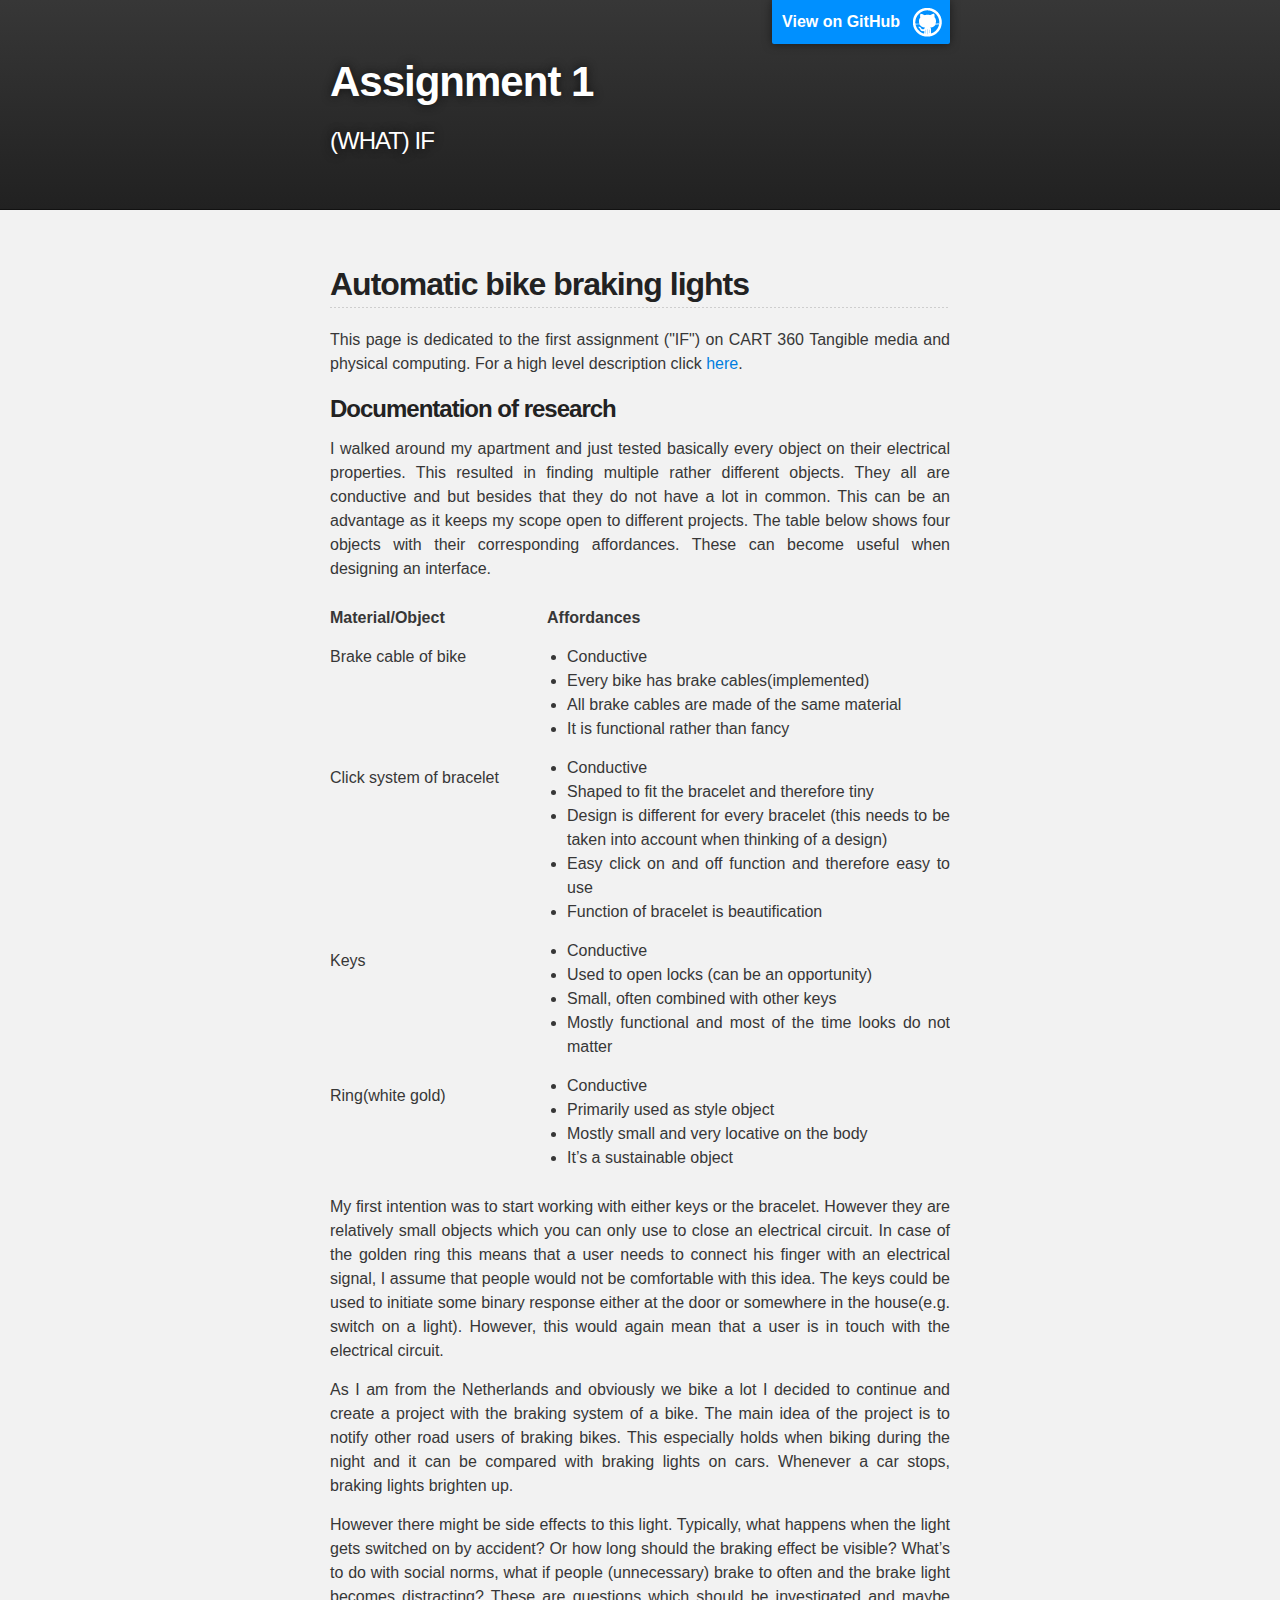
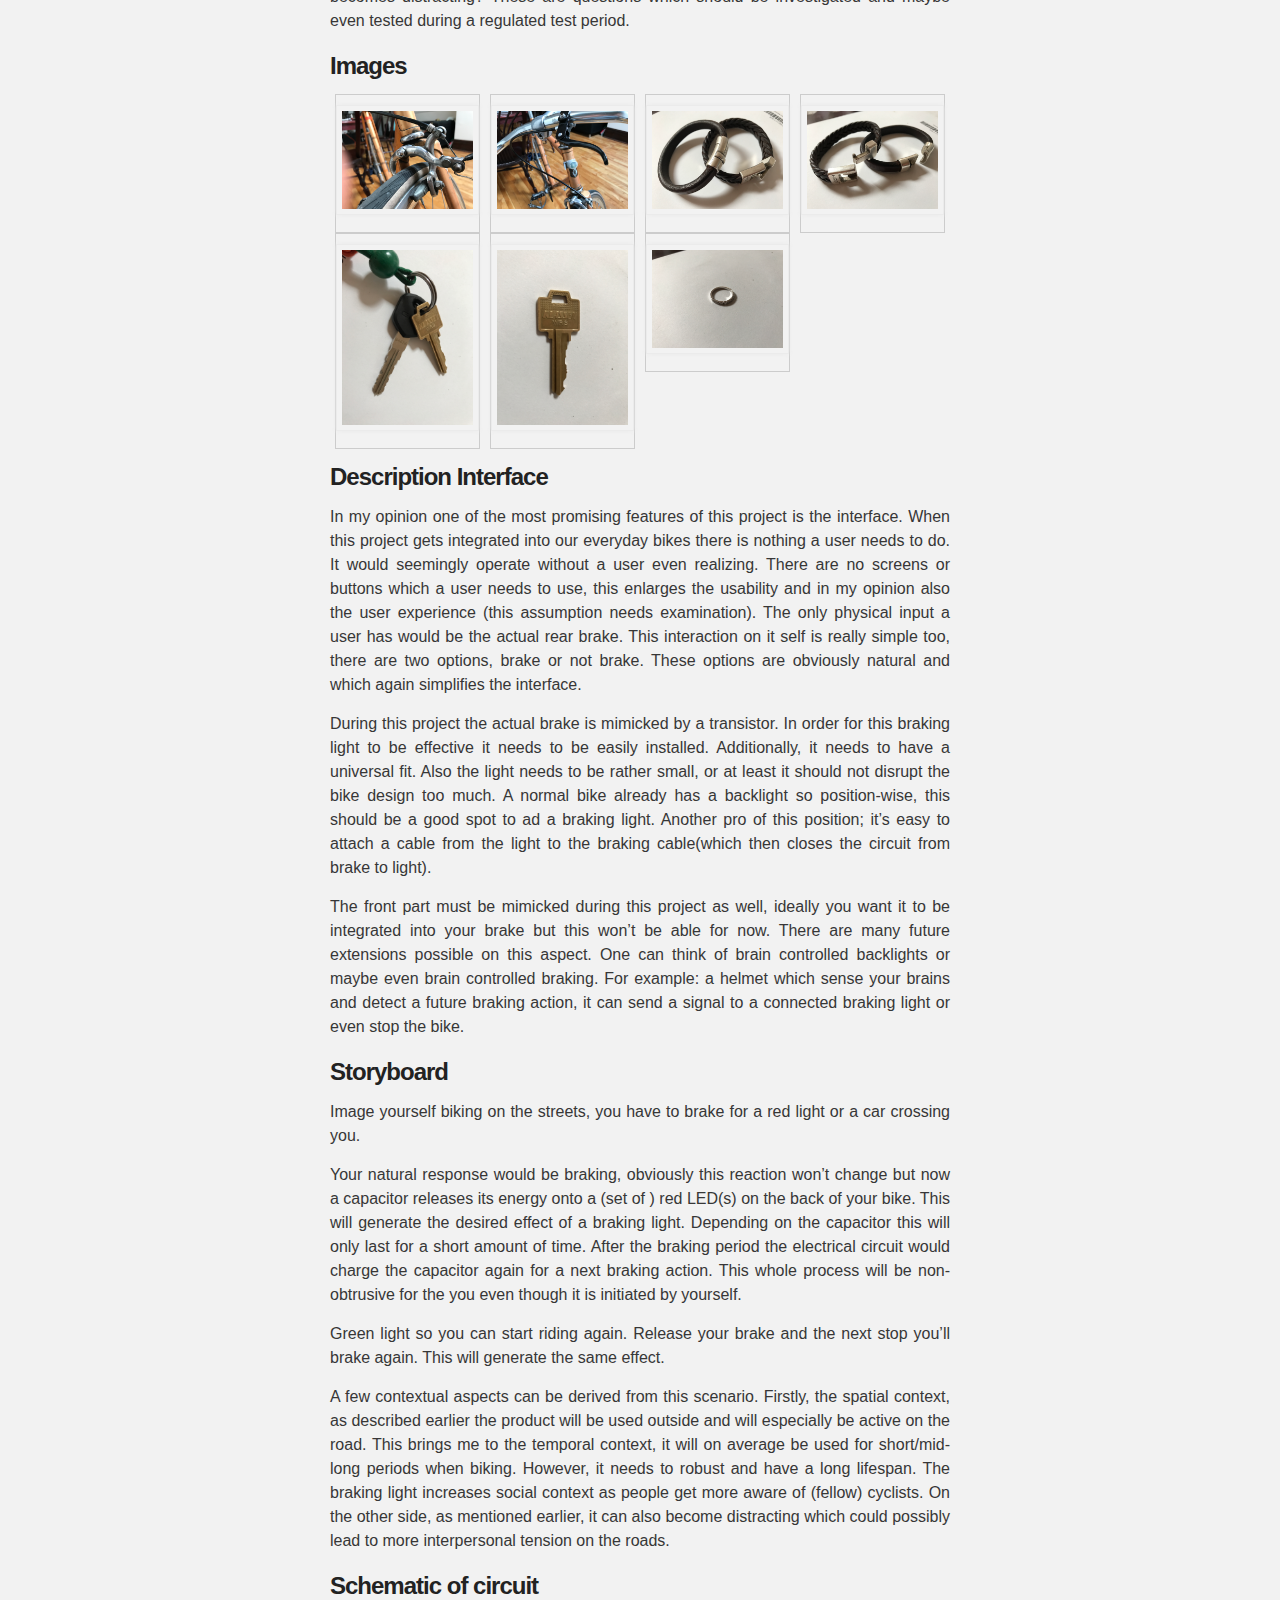
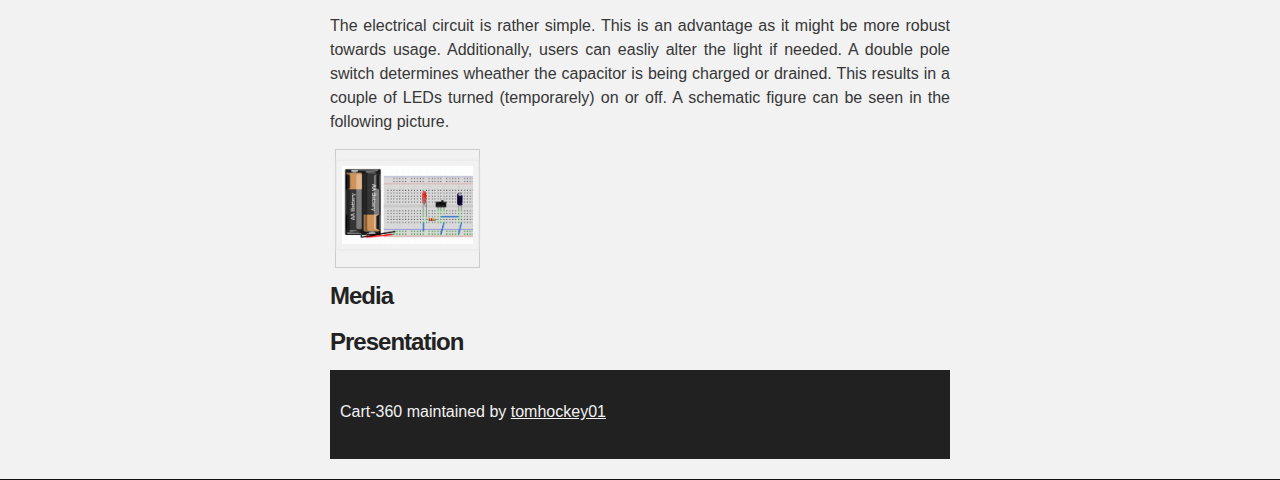
==== Assignment1.html @ 640581e4 "update website including pictures and tables" ====
<!DOCTYPE html>
<html>

  <head>
    <meta charset='utf-8'>
    <meta http-equiv="X-UA-Compatible" content="chrome=1">
    <meta name="description" content="Cart-360 : Tangible media and Physical computing">
        
    <link rel="stylesheet" type="text/css" media="screen" href="stylesheets/stylesheet.css">

    <title>Cart-360</title>
  </head>

  <body>

    <!-- HEADER -->
    <div id="header_wrap" class="outer">
        <header class="inner">
          <a id="forkme_banner" href="https://github.com/tomhockey01/CART-360">View on GitHub</a>

          <h1 id="project_title">Assignment 1</h1>
          <h2 id="project_tagline">(WHAT) IF</h2>
        </header>
    </div>

    <!-- MAIN CONTENT -->
    <div id="main_content_wrap" class="outer">
      <section id="main_content" class="inner">
        <h2>
            <a id="Automatic_bike_braking_lights" class="anchor" href="#Automatic_bike_braking_lights" aria-hidden="true"><span aria-hidden="true" class="octicon octicon-link"></span></a>Automatic bike braking lights</h2>

          <p>This page is dedicated to the first assignment ("IF") on CART 360 Tangible media and physical computing. For a high level description click <a href="http://slab.concordia.ca/assignment-1-if/">here</a>.</p>
          <div class="documentation">
          <h3>
              <span aria-hidden="true" class="octicon octicon-link"></span>Documentation of research 
          </h3>          
          <p>I walked around my apartment and just tested basically every  object on their electrical properties.  This resulted in finding multiple rather different objects. They all are conductive and but besides that they do not have a lot in common. This can be an advantage as it keeps my scope open to different projects. The table below shows four objects with their corresponding affordances. These can become useful when designing an interface.</p> 
             

          <div class="wrapper_ass1_total_affordances">
            <div class="wrapper_materials">
              <div class="title">
                <p>Material/Object</p>
              </div>
                <div class="objects">
                    <p>Brake cable of bike</p>
                </div>
            </div>
            
            <div class="wrapper_affordances">
              <div class="title">
                <p>Affordances</p>
              </div>
                <div class="objects">
                    <ul>
                        <li>Conductive</li>
                        <li>Every bike has brake cables(implemented)</li>
                        <li>All brake cables are made of the same material</li>
                        <li>It is functional rather than fancy</li>
                    </ul>
                </div>
            </div>
            </div>
              
            <div class="wrapper_ass1_total_affordances">
            <div class="wrapper_materials">
                <div class="objects">
                    <p>Click system of bracelet</p>
                </div>
            </div>
            
            <div class="wrapper_affordances">
                <div class="objects">
                    <ul>
                        <li>Conductive</li>
                        <li>Shaped to fit the bracelet and therefore tiny </li>
                        <li>Design is different for every bracelet (this needs to be taken into account when thinking of a design)</li>
                        <li>Easy click on and off function and therefore easy to use</li>
                        <li>Function of bracelet is beautification </li>
                    </ul>
                </div>
            </div>
            </div>
              
            <div class="wrapper_ass1_total_affordances">
            <div class="wrapper_materials">
                <div class="objects">
                    <p>Keys</p>
                </div>
            </div>
            
            <div class="wrapper_affordances">
                <div class="objects">
                    <ul>
                        <li>Conductive</li>
                        <li>Used to open locks (can be an opportunity)</li>
                        <li>Small, often combined with other keys</li>
                        <li>Mostly functional and most of the time looks do not matter</li>
                    </ul>
                </div>
            </div>
            </div>  
            
            <div class="wrapper_ass1_total_affordances">
            <div class="wrapper_materials">
                <div class="objects">
                    <p>Ring(white gold)</p>
                </div>
            </div>
            
            <div class="wrapper_affordances">
                <div class="objects">
                    <ul>
                        <li>Conductive</li>
                        <li>Primarily used as style object
</li>
                        <li>Mostly small and very locative on the body</li>
                        <li>It’s a sustainable object</li>
                    </ul>
                </div>
            </div>
            </div>  
      

          <p>My first intention was to start working with either keys or the bracelet. However they are relatively small objects which you can only use to close an electrical circuit. In case of the golden ring this means that a user needs to connect his finger with an electrical signal, I assume that people would not be comfortable with this idea. The keys could be used to initiate some binary response either at the door or somewhere in the house(e.g. switch on a light). However, this would again mean that a user is in touch with the electrical circuit. </p>
          <p>As I am from the Netherlands and obviously we bike a lot I decided to continue and create a project with the braking system of a bike. The main idea of the project is to notify other road users of braking bikes. This especially holds when biking during the night and it can be compared with braking lights on cars. Whenever a car stops, braking lights brighten up. </p>
          <p>However there might be side effects to this light. Typically, what happens when the light gets switched on by accident? Or how long should the braking effect be visible? What’s to do with social norms, what if people (unnecessary) brake to often and the brake light becomes distracting? These are questions which should be investigated and maybe even tested during a regulated test period. </p>
          </div>
          
          <h3>
              <span aria-hidden="true" class="octicon octicon-link"></span>Images 
          </h3>               
              
        <div class="images">
            <div class="responsive">
              <div class="img">
                <a target="_blank" href="/images/brakecable.JPG">
                  <img src="/images/brakecable.JPG" alt="Trolltunga Norway" width="300" height="200">
                  </a>
              </div>
            </div> 
            
            <div class="responsive">
              <div class="img">
                <a target="_blank" href="/images/brakecable2.JPG">
                  <img src="/images/brakecable2.JPG" alt="Trolltunga Norway" width="300" height="200">
                  </a>
              </div>
            </div>
              
            <div class="responsive">
              <div class="img">
                <a target="_blank" href="/images/bracelet.JPG">
                  <img src="/images/bracelet.JPG" alt="Trolltunga Norway" width="300" height="200">
                  </a>
              </div>
            </div>
            
            <div class="responsive">
              <div class="img">
                <a target="_blank" href="/images/bracelet2.JPG">
                  <img src="/images/bracelet2.JPG" alt="Trolltunga Norway" width="300" height="200">
                  </a>
              </div>
            </div>
              
            <div class="responsive">
              <div class="img">
                <a target="_blank" href="/images/keys.JPG">
                  <img src="/images/keys.JPG" alt="Trolltunga Norway" width="300" height="200">
                  </a>
              </div>
            </div>
            
            <div class="responsive">
              <div class="img">
                <a target="_blank" href="/images/keys2.JPG">
                  <img src="/images/keys2.JPG" alt="Trolltunga Norway" width="300" height="200">
                  </a>
              </div>
            </div>
              
            <div class="responsive">
              <div class="img">
                <a target="_blank" href="/images/ring.JPG">
                  <img src="/images/ring.JPG" alt="Trolltunga Norway" width="300" height="200">
                  </a>
              </div>
            </div>
              
        </div>  
          
          <h3>
              <span aria-hidden="true" class="octicon octicon-link"></span>Description Interface 
          </h3>
          <p>In my opinion one of the most promising features of this project is the interface. When this project gets integrated into our everyday bikes there is nothing a user needs to do. It would seemingly operate without a user even realizing. There are no screens or buttons which a user needs to use, this enlarges the usability and in my opinion also the user experience (this assumption needs examination). The only physical input a user has would be the actual rear brake. This interaction on it self is really simple too, there are two options, brake or not brake. These options are obviously natural and which again simplifies the interface. </p>
          <p>During this project the actual brake is mimicked by a transistor. In order for this braking light to be effective it needs to be easily installed. Additionally, it needs to have a universal fit. Also the light needs to be rather small, or at least it should not disrupt the bike design too much. A normal bike already has a backlight so position-wise, this should be a good spot to ad a braking light. Another pro of this position; it’s easy to attach a cable from the light to the braking cable(which then closes the circuit from brake to light). </p>
          <p>The front part must be mimicked during this project as well, ideally you want it to be integrated into your brake but this won’t be able for now. There are many future extensions possible on this aspect. One can think of brain controlled backlights or maybe even brain controlled braking. For example: a helmet which sense your brains and detect a future braking action, it can send a signal to a connected braking light or even stop the bike. </p>
          <h3>
              <span aria-hidden="true" class="octicon octicon-link"></span>Storyboard
          </h3>
          <p>Image yourself biking on the streets, you have to brake for a red light or a car crossing you. </p>
          <p>Your natural response would be braking, obviously this reaction won’t change but now a capacitor releases its energy onto a (set of ) red LED(s) on the back of your bike. This will generate the desired effect of a braking light. Depending on the capacitor this will only last for a short amount of time. After the braking period the electrical circuit would charge the capacitor again for a next braking action. This whole process will be non-obtrusive for the you even though it is initiated by yourself. </p>
          <p>Green light so you can start riding again. Release your brake and the next stop you’ll brake again. This will generate the same effect. </p>
          <p>A few contextual aspects can be derived from this scenario. Firstly, the spatial context, as described earlier the product will be used outside and will especially be active on the road. This brings me to the temporal context, it will on average be used for short/mid-long periods when biking. However, it needs to robust and have a long lifespan. The braking light increases social context as people get more aware of (fellow) cyclists. On the other side, as mentioned earlier, it can also become distracting which could possibly lead to more interpersonal tension on the roads. </p>
          
          <h3>
              <span aria-hidden="true" class="octicon octicon-link"></span>Schematic of circuit
          </h3>
          
          <p>The electrical circuit is rather simple. This is an advantage as it might be more robust towards usage. Additionally, users can easliy alter the light if needed. A double pole switch determines wheather the capacitor is being charged or drained. This results in a couple of LEDs turned (temporarely) on or off. A schematic figure can be seen in the following picture. </p>
          
          <div class="images">
          <div class="responsive">
              <div class="img">
                <a target="_blank" href="/images/circuit.png">
                  <img src="/images/circuit.png" alt="electrical circuit" width="300" height="200">
                  </a>
              </div>
            </div>
          </div>
          <h3>
              <span aria-hidden="true" class="octicon octicon-link"></span>Media
          </h3>
          
          <h3>
              <span aria-hidden="true" class="octicon octicon-link"></span>Presentation
          </h3>
          
    <!-- FOOTER  -->
    <div id="footer_wrap" class="outer">
      <footer class="inner">
        <p class="copyright">Cart-360 maintained by <a href="https://github.com/tomhockey01">tomhockey01</a></p>
      </footer>
    </div>

    

  </body>
</html>
---- stylesheets/stylesheet.css ----
/*******************************************************************************
Slate Theme for GitHub Pages
by Jason Costello, @jsncostello
*******************************************************************************/

@import url(github-light.css);

/*******************************************************************************
MeyerWeb Reset
*******************************************************************************/

html, body, div, span, applet, object, iframe,
h1, h2, h3, h4, h5, h6, p, blockquote, pre,
a, abbr, acronym, address, big, cite, code,
del, dfn, em, img, ins, kbd, q, s, samp,
small, strike, strong, sub, sup, tt, var,
b, u, i, center,
dl, dt, dd, ol, ul, li,
fieldset, form, label, legend,
table, caption, tbody, tfoot, thead, tr, th, td,
article, aside, canvas, details, embed,
figure, figcaption, footer, header, hgroup,
menu, nav, output, ruby, section, summary,
time, mark, audio, video {
  margin: 0;
  padding: 0;
  border: 0;
  font: inherit;
  vertical-align: baseline;
}

/* HTML5 display-role reset for older browsers */
article, aside, details, figcaption, figure,
footer, header, hgroup, menu, nav, section {
  display: block;
}

ol, ul {
  list-style: none;
}

table {
  border-collapse: collapse;
  border-spacing: 0;
}

/*******************************************************************************
Theme Styles
*******************************************************************************/


div.img:hover {
    border: 1px solid #777;
}

div.img {
    border: 1px solid #ccc;
}

div.img img {
    width: 100%;
    height: auto;
}

div.desc {
    padding: 15px;
    text-align: center;
}

.images{
    overflow: hidden;
}

* {
    box-sizing: border-box;
}

.responsive {
    padding: 0 5px;
    float: left;
    width: 24.99999%;
}

@media only screen and (max-width: 700px){
    .responsive {
        width: 49.99999%;
        margin: 6px 0;
    }
}

@media only screen and (max-width: 500px){
    .responsive {
        width: 100%;
    }
}

.clearfix:after {
    content: "";
    display: table;
    clear: both;
}



.wrapper_ass1_total_affordances{
    width:100%;
    overflow: hidden;
    text-align: justify;
}

.wrapper_materials{
    float:left;
    min-width: 35%;
}

.wrapper_affordances{
    float:right;
    width:65%;
}

.title{
    font-weight: bold;
}


body {
  box-sizing: border-box;
    text-align: justify;
  color:#373737;
  background: #212121;
  font-size: 16px;
  font-family: 'Myriad Pro', Calibri, Helvetica, Arial, sans-serif;
  line-height: 1.5;
  -webkit-font-smoothing: antialiased;
}

h1, h2, h3, h4, h5, h6 {
  margin: 10px 0;
  font-weight: 700;
  color:#222222;
  font-family: 'Lucida Grande', 'Calibri', Helvetica, Arial, sans-serif;
  letter-spacing: -1px;
}

h1 {
  font-size: 36px;
  font-weight: 700;
}

h2 {
  padding-bottom: 10px;
  font-size: 32px;
  background: url('../images/bg_hr.png') repeat-x bottom;
}

h3 {
  font-size: 24px;
}

h4 {
  font-size: 21px;
}

h5 {
  font-size: 18px;
}

h6 {
  font-size: 16px;
}

p {
  margin: 10px 0 15px 0;
}

footer p {
  color: #f2f2f2;
}

a {
  text-decoration: none;
  color: #007edf;
  text-shadow: none;

  transition: color 0.5s ease;
  transition: text-shadow 0.5s ease;
  -webkit-transition: color 0.5s ease;
  -webkit-transition: text-shadow 0.5s ease;
  -moz-transition: color 0.5s ease;
  -moz-transition: text-shadow 0.5s ease;
  -o-transition: color 0.5s ease;
  -o-transition: text-shadow 0.5s ease;
  -ms-transition: color 0.5s ease;
  -ms-transition: text-shadow 0.5s ease;
}

a:hover, a:focus {text-decoration: underline;}

footer a {
  color: #F2F2F2;
  text-decoration: underline;
}

em {
  font-style: italic;
}

strong {
  font-weight: bold;
}

img {
  position: relative;
  margin: 0 auto;
  max-width: 739px;
  padding: 5px;
  margin: 10px 0 10px 0;
  border: 1px solid #ebebeb;

  box-shadow: 0 0 5px #ebebeb;
  -webkit-box-shadow: 0 0 5px #ebebeb;
  -moz-box-shadow: 0 0 5px #ebebeb;
  -o-box-shadow: 0 0 5px #ebebeb;
  -ms-box-shadow: 0 0 5px #ebebeb;
}

p img {
  display: inline;
  margin: 0;
  padding: 0;
  vertical-align: middle;
  text-align: center;
  border: none;
}

pre, code {
  width: 100%;
  color: #222;
  background-color: #fff;

  font-family: Monaco, "Bitstream Vera Sans Mono", "Lucida Console", Terminal, monospace;
  font-size: 14px;

  border-radius: 2px;
  -moz-border-radius: 2px;
  -webkit-border-radius: 2px;
}

pre {
  width: 100%;
  padding: 10px;
  box-shadow: 0 0 10px rgba(0,0,0,.1);
  overflow: auto;
}

code {
  padding: 3px;
  margin: 0 3px;
  box-shadow: 0 0 10px rgba(0,0,0,.1);
}

pre code {
  display: block;
  box-shadow: none;
}

blockquote {
  color: #666;
  margin-bottom: 20px;
  padding: 0 0 0 20px;
  border-left: 3px solid #bbb;
}


ul, ol, dl {
  margin-bottom: 15px
}

ul {
  list-style-position: inside;
  list-style: disc;
  padding-left: 20px;
}

ol {
  list-style-position: inside;
  list-style: decimal;
  padding-left: 20px;
}

dl dt {
  font-weight: bold;
}

dl dd {
  padding-left: 20px;
  font-style: italic;
}

dl p {
  padding-left: 20px;
  font-style: italic;
}

hr {
  height: 1px;
  margin-bottom: 5px;
  border: none;
  background: url('../images/bg_hr.png') repeat-x center;
}

table {
  border: 1px solid #373737;
  margin-bottom: 20px;
  text-align: left;
 }

th {
  font-family: 'Lucida Grande', 'Helvetica Neue', Helvetica, Arial, sans-serif;
  padding: 10px;
  background: #373737;
  color: #fff;
 }

td {
  padding: 10px;
  border: 1px solid #373737;
 }

form {
  background: #f2f2f2;
  padding: 20px;
}

/*******************************************************************************
Full-Width Styles
*******************************************************************************/

.outer {
  width: 100%;
}

.inner {
  position: relative;
  max-width: 640px;
  padding: 20px 10px;
  margin: 0 auto;
}

#forkme_banner {
  display: block;
  position: absolute;
  top:0;
  right: 10px;
  z-index: 10;
  padding: 10px 50px 10px 10px;
  color: #fff;
  background: url('../images/blacktocat.png') #0090ff no-repeat 95% 50%;
  font-weight: 700;
  box-shadow: 0 0 10px rgba(0,0,0,.5);
  border-bottom-left-radius: 2px;
  border-bottom-right-radius: 2px;
}

#header_wrap {
  background: #212121;
  background: -moz-linear-gradient(top, #373737, #212121);
  background: -webkit-linear-gradient(top, #373737, #212121);
  background: -ms-linear-gradient(top, #373737, #212121);
  background: -o-linear-gradient(top, #373737, #212121);
  background: linear-gradient(top, #373737, #212121);
}

#header_wrap .inner {
  padding: 50px 10px 30px 10px;
}

#project_title {
  margin: 0;
  color: #fff;
  font-size: 42px;
  font-weight: 700;
  text-shadow: #111 0px 0px 10px;
}

#project_tagline {
  color: #fff;
  font-size: 24px;
  font-weight: 300;
  background: none;
  text-shadow: #111 0px 0px 10px;
}

#downloads {
  position: absolute;
  width: 210px;
  z-index: 10;
  bottom: -40px;
  right: 0;
  height: 70px;
  background: url('../images/icon_download.png') no-repeat 0% 90%;
}

.zip_download_link {
  display: block;
  float: right;
  width: 90px;
  height:70px;
  text-indent: -5000px;
  overflow: hidden;
  background: url(../images/sprite_download.png) no-repeat bottom left;
}

.tar_download_link {
  display: block;
  float: right;
  width: 90px;
  height:70px;
  text-indent: -5000px;
  overflow: hidden;
  background: url(../images/sprite_download.png) no-repeat bottom right;
  margin-left: 10px;
}

.zip_download_link:hover {
  background: url(../images/sprite_download.png) no-repeat top left;
}

.tar_download_link:hover {
  background: url(../images/sprite_download.png) no-repeat top right;
}

#main_content_wrap {
  background: #f2f2f2;
  border-top: 1px solid #111;
  border-bottom: 1px solid #111;
}

#main_content {
  padding-top: 40px;
}

#footer_wrap {
  background: #212121;
}



/*******************************************************************************
Small Device Styles
*******************************************************************************/

@media screen and (max-width: 480px) {
  body {
    font-size:14px;
  }

  #downloads {
    display: none;
  }

  .inner {
    min-width: 320px;
    max-width: 480px;
  }

  #project_title {
  font-size: 32px;
  }

  h1 {
    font-size: 28px;
  }

  h2 {
    font-size: 24px;
  }

  h3 {
    font-size: 21px;
  }

  h4 {
    font-size: 18px;
  }

  h5 {
    font-size: 14px;
  }

  h6 {
    font-size: 12px;
  }

  code, pre {
    min-width: 320px;
    max-width: 480px;
    font-size: 11px;
  }

}
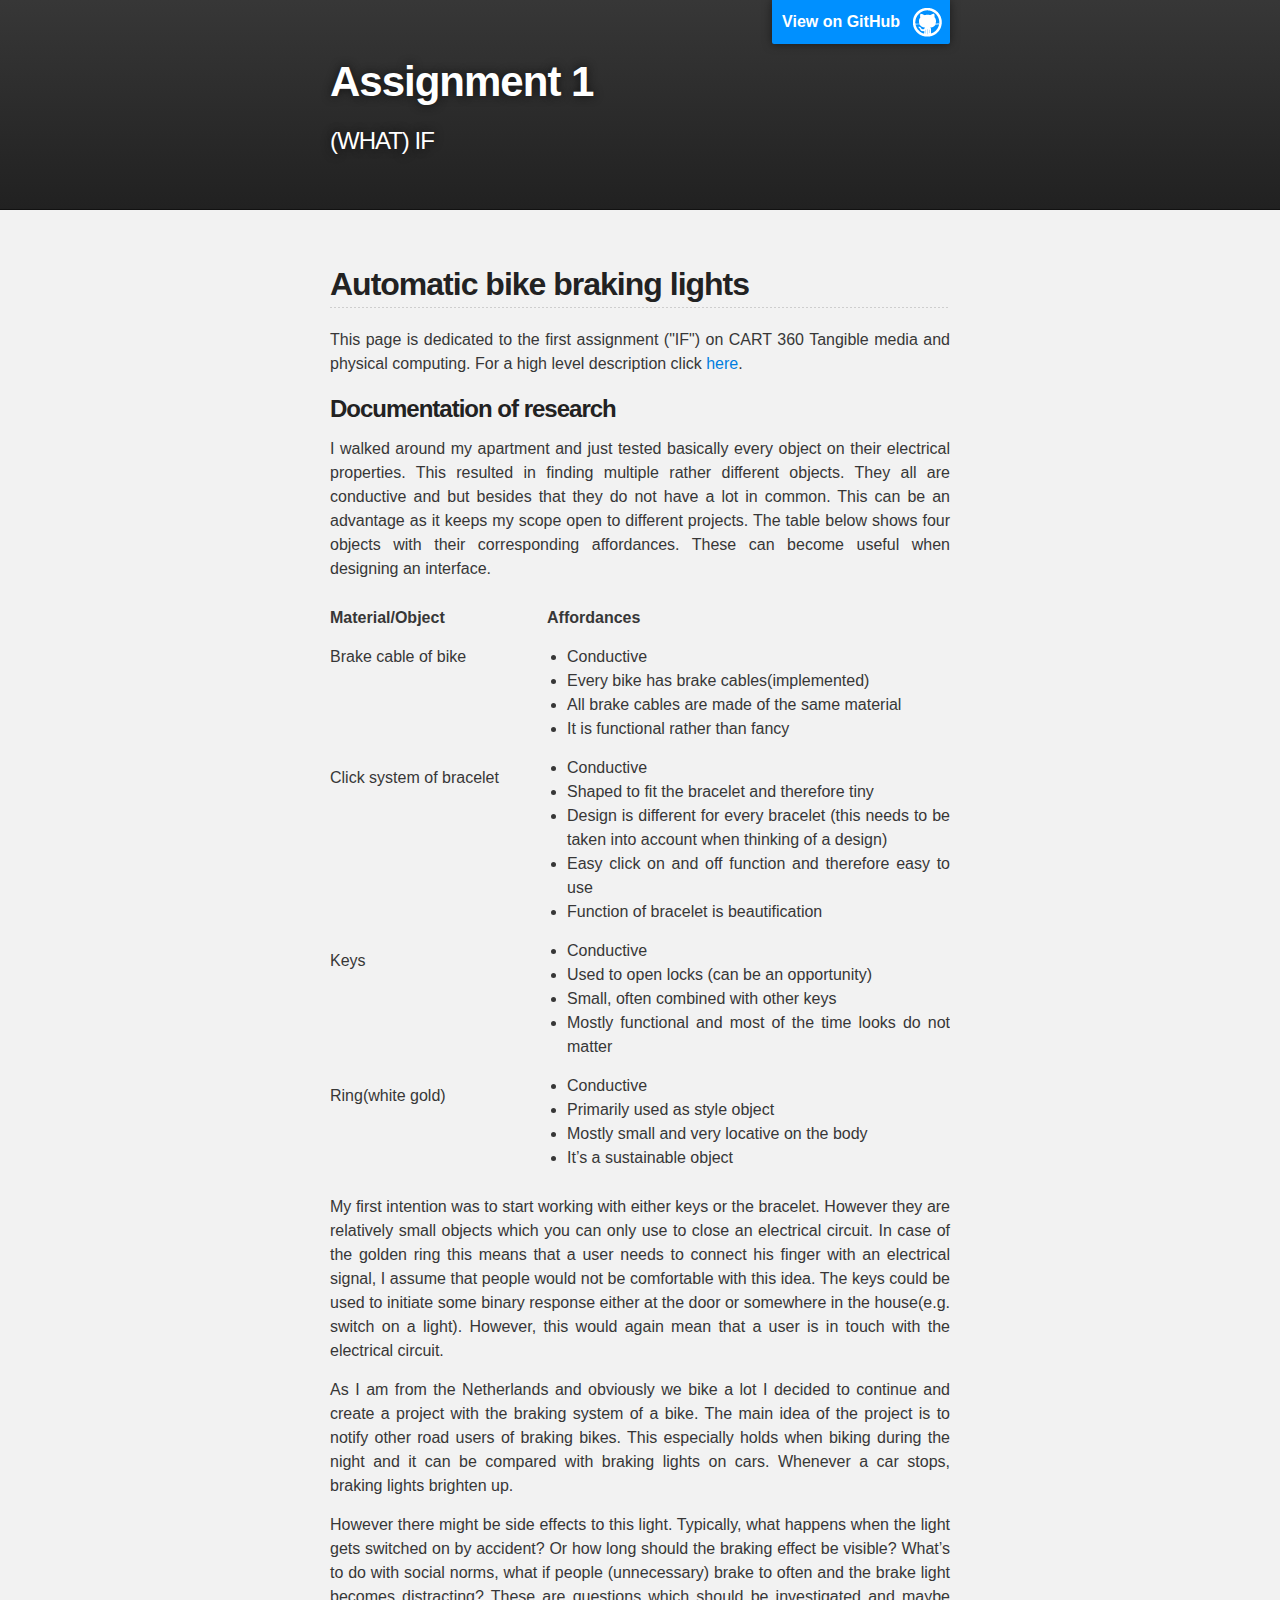
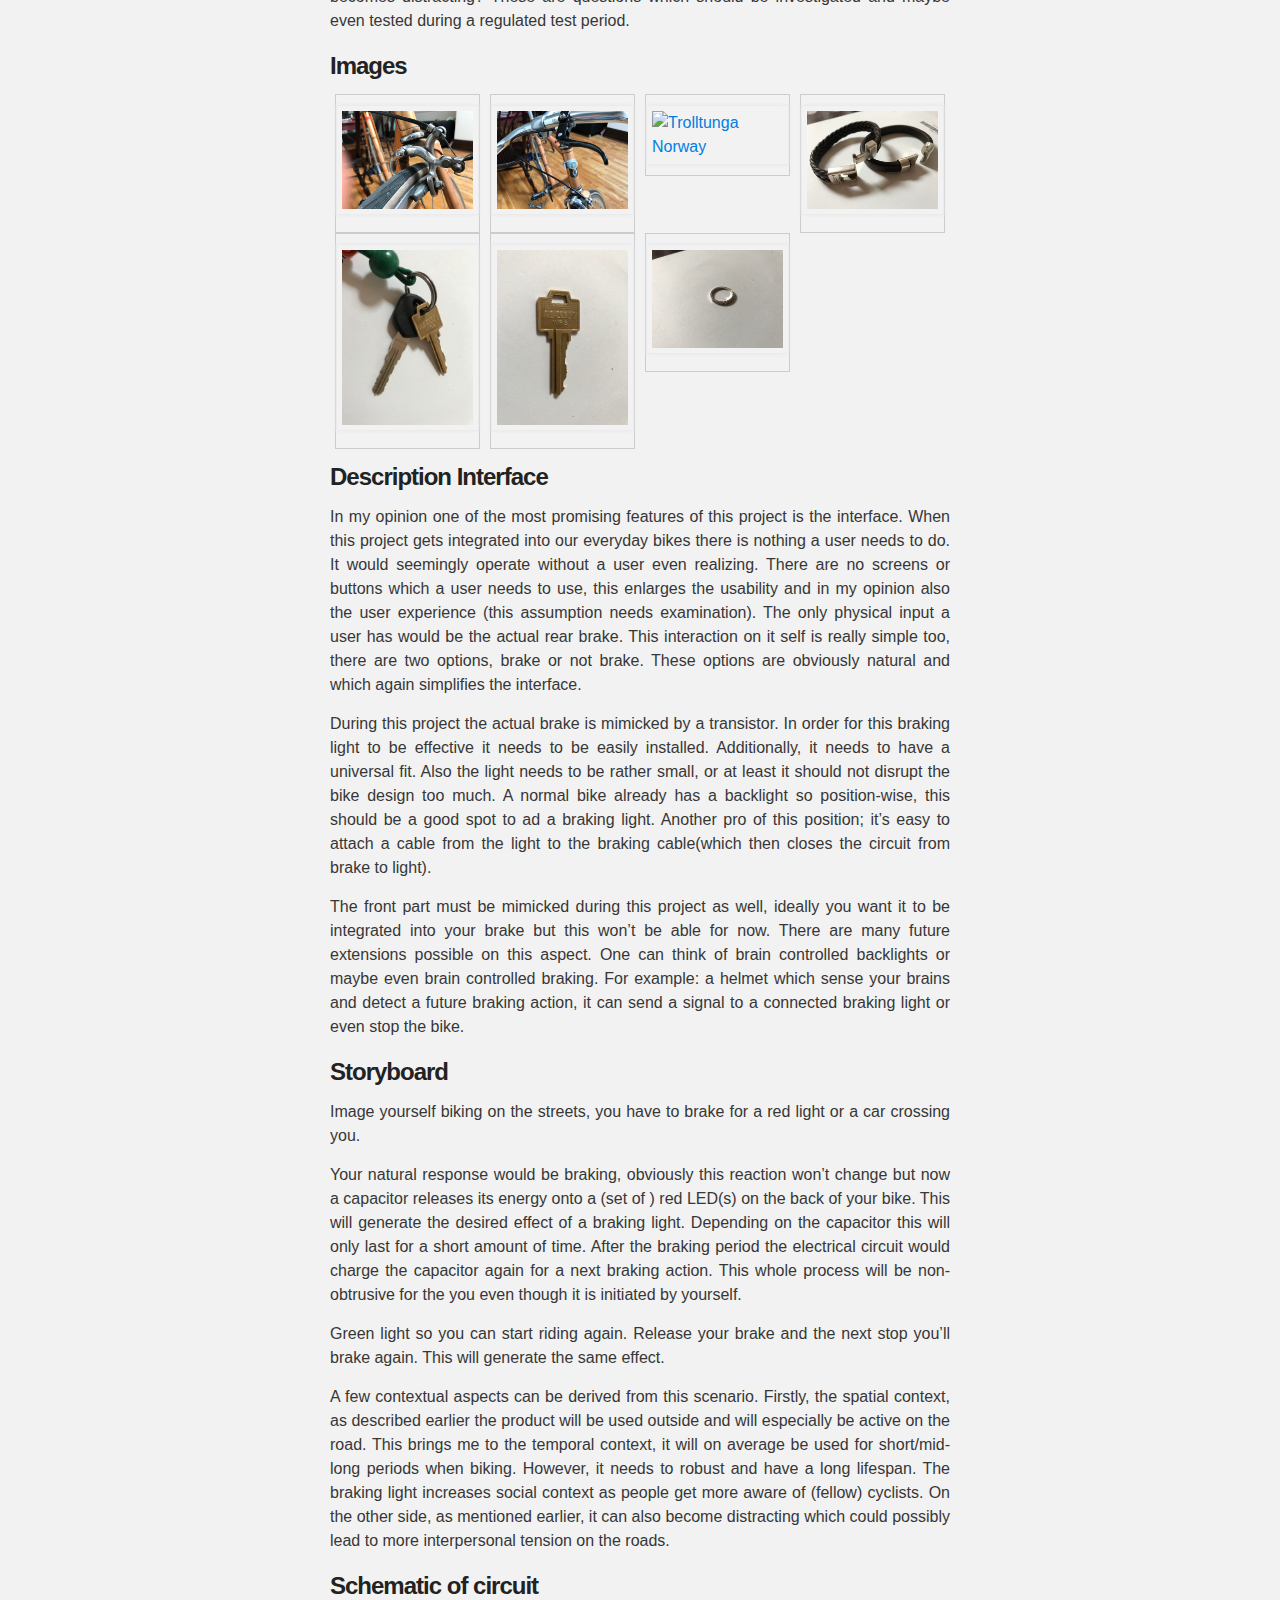
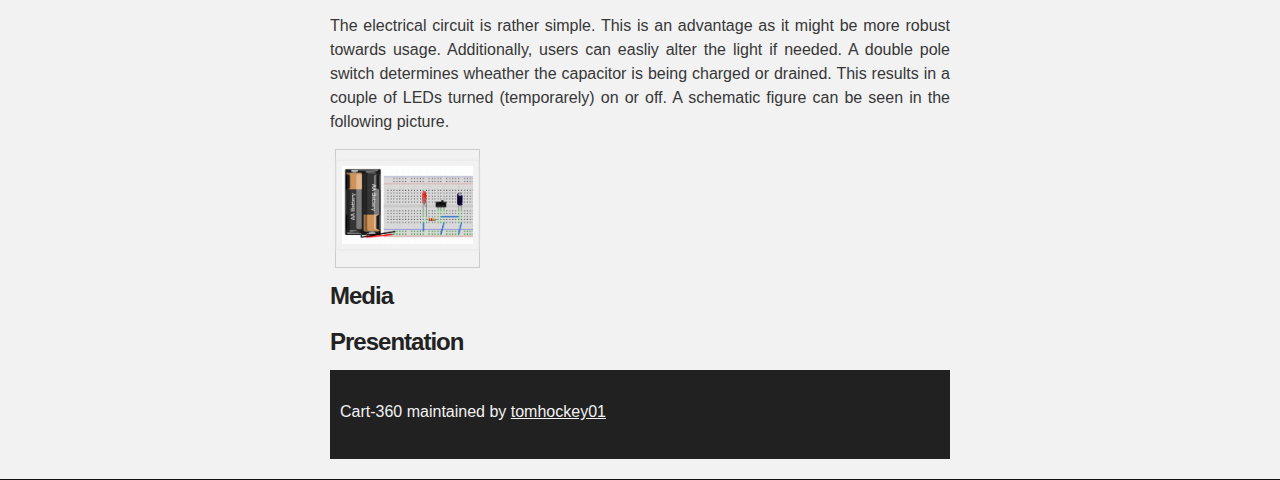
==== commit dcafbf08: "testmetplaatje" ====
--- a/Assignment1.html
+++ b/Assignment1.html
@@ -150,8 +150,8 @@
               
             <div class="responsive">
               <div class="img">
-                <a target="_blank" href="/images/bracelet.JPG">
-                  <img src="/images/bracelet.JPG" alt="Trolltunga Norway" width="300" height="200">
+                <a target="_blank" href="https://raw.githubusercontent.com/tomhockey01/CART360/master/images/bracelet.JPG">
+                  <img src="https://raw.githubusercontent.com/tomhockey01/CART360/master/images/bracelet.JPG" alt="Trolltunga Norway" width="300" height="200">
                   </a>
               </div>
             </div>
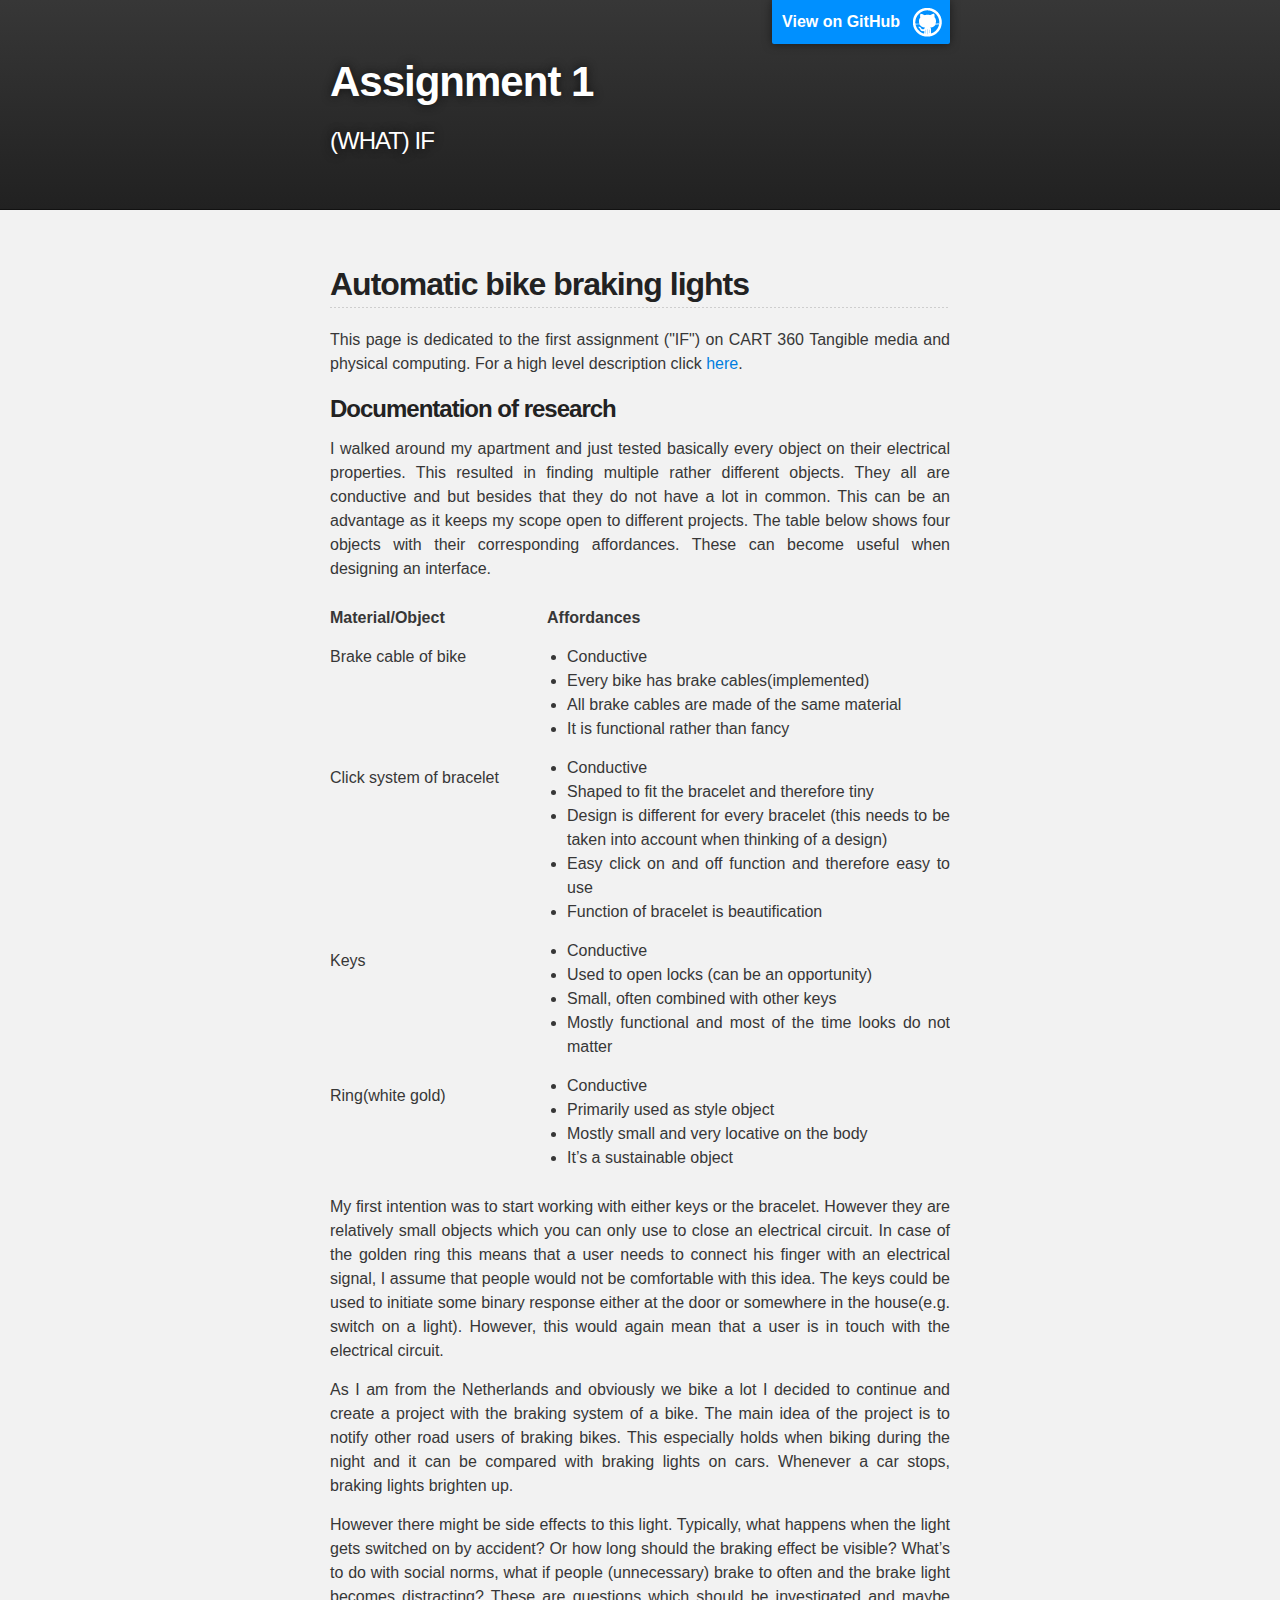
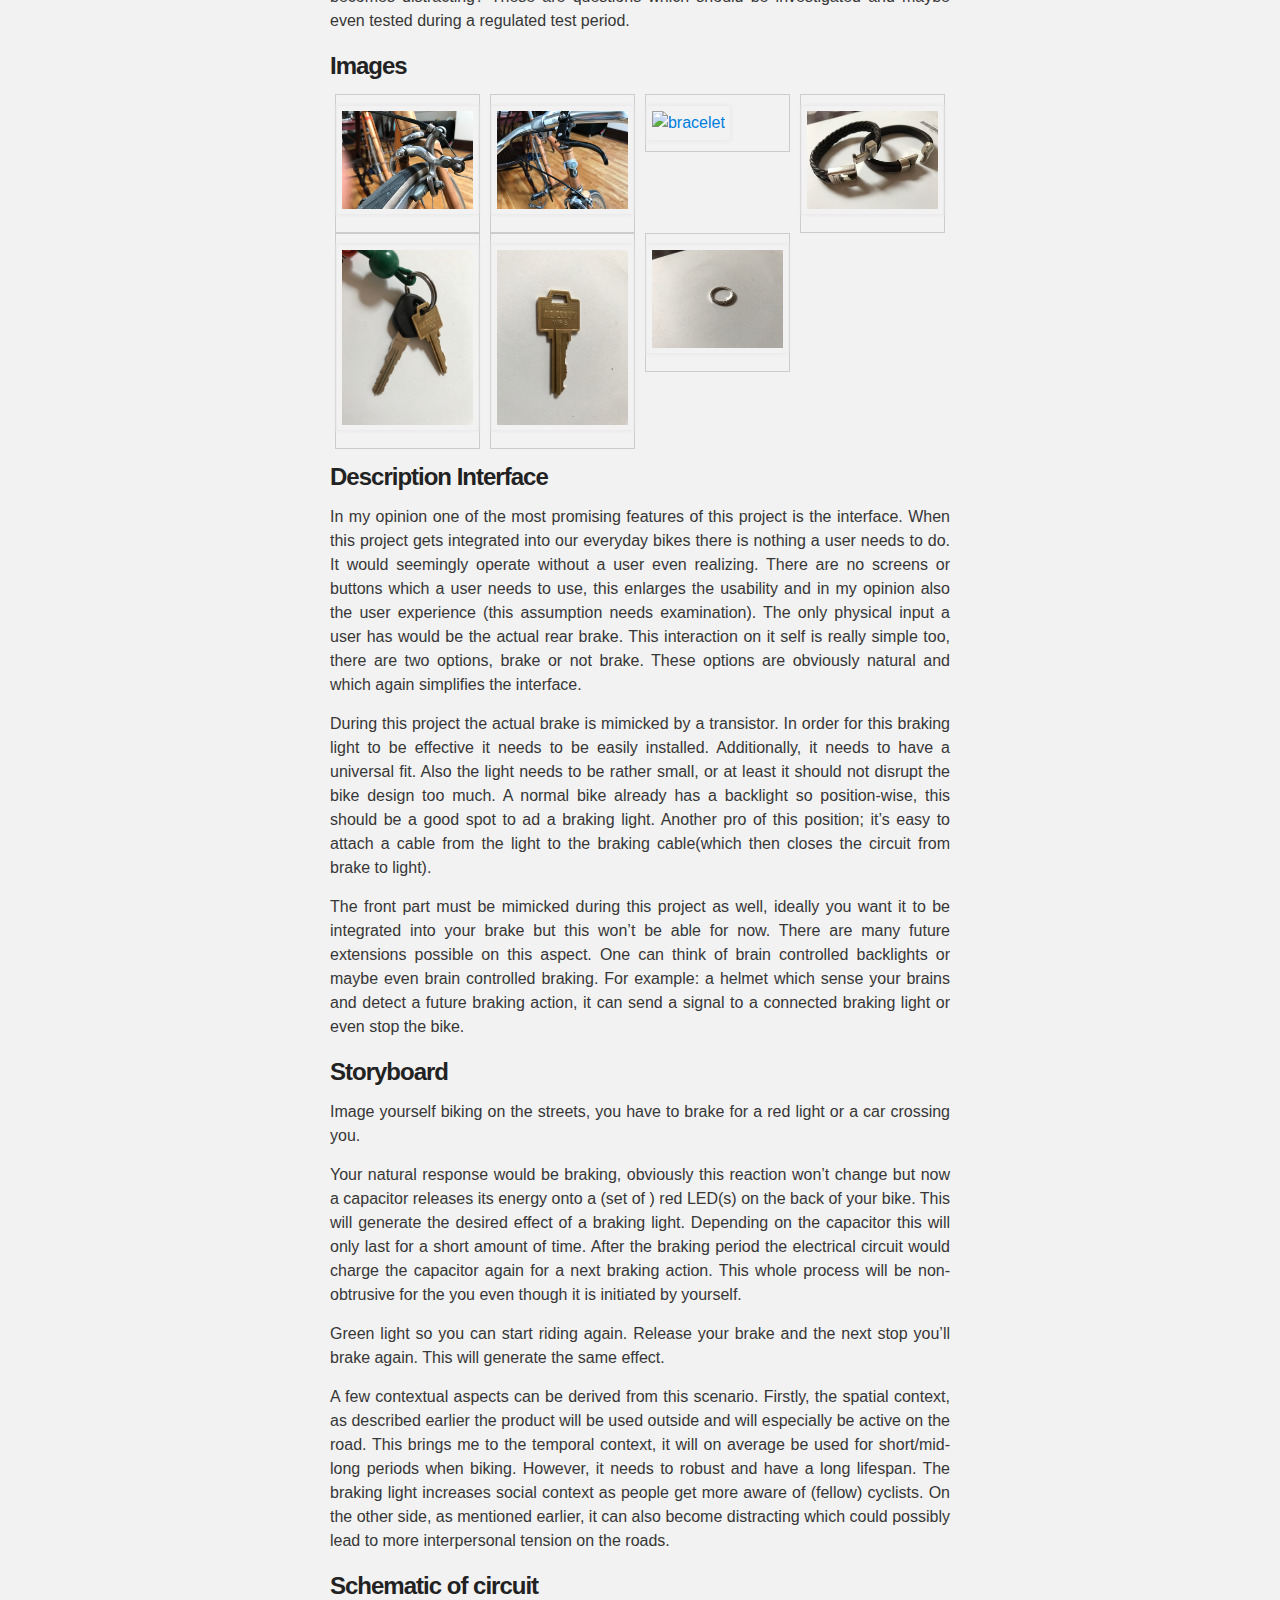
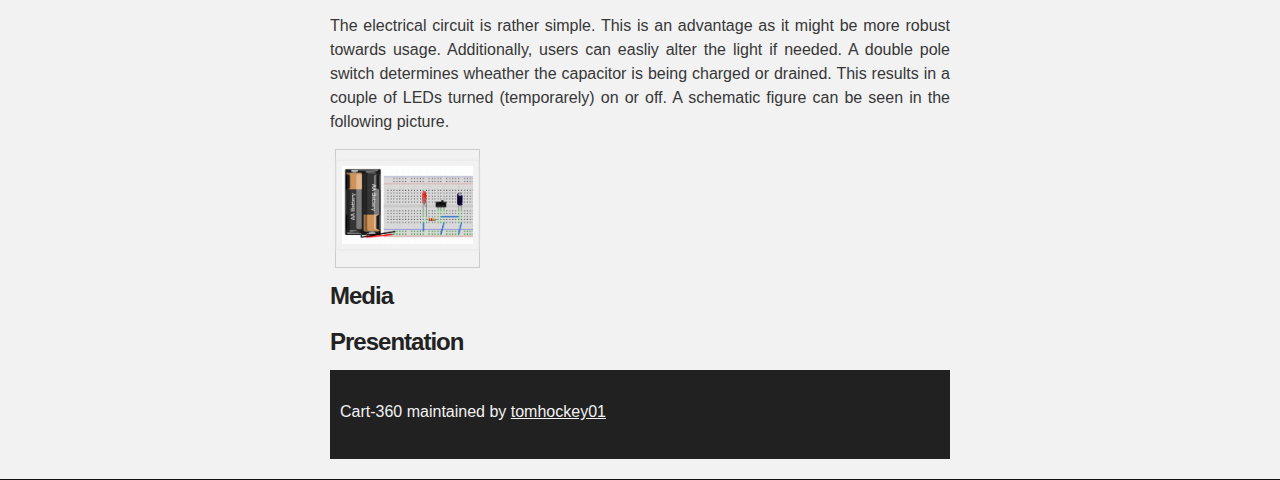
==== commit 722683ca: "testmetplaatje2" ====
--- a/Assignment1.html
+++ b/Assignment1.html
@@ -151,15 +151,15 @@
             <div class="responsive">
               <div class="img">
                 <a target="_blank" href="https://raw.githubusercontent.com/tomhockey01/CART360/master/images/bracelet.JPG">
-                  <img src="https://raw.githubusercontent.com/tomhockey01/CART360/master/images/bracelet.JPG" alt="Trolltunga Norway" width="300" height="200">
-                  </a>
-              </div>
-            </div>
-            
-            <div class="responsive">
-              <div class="img">
-                <a target="_blank" href="/images/bracelet2.JPG">
-                  <img src="/images/bracelet2.JPG" alt="Trolltunga Norway" width="300" height="200">
+                  <img src="https://raw.githubusercontent.com/tomhockey01/CART360/master/images/bracelet.JPG" alt="bracelet" width="300" height="200">
+                  </a>
+              </div>
+            </div>
+            
+            <div class="responsive">
+              <div class="img">
+                <a target="_blank" href="images/bracelet2.JPG">
+                  <img src="images/bracelet2.JPG" alt="bracelet2" width="300" height="200">
                   </a>
               </div>
             </div>
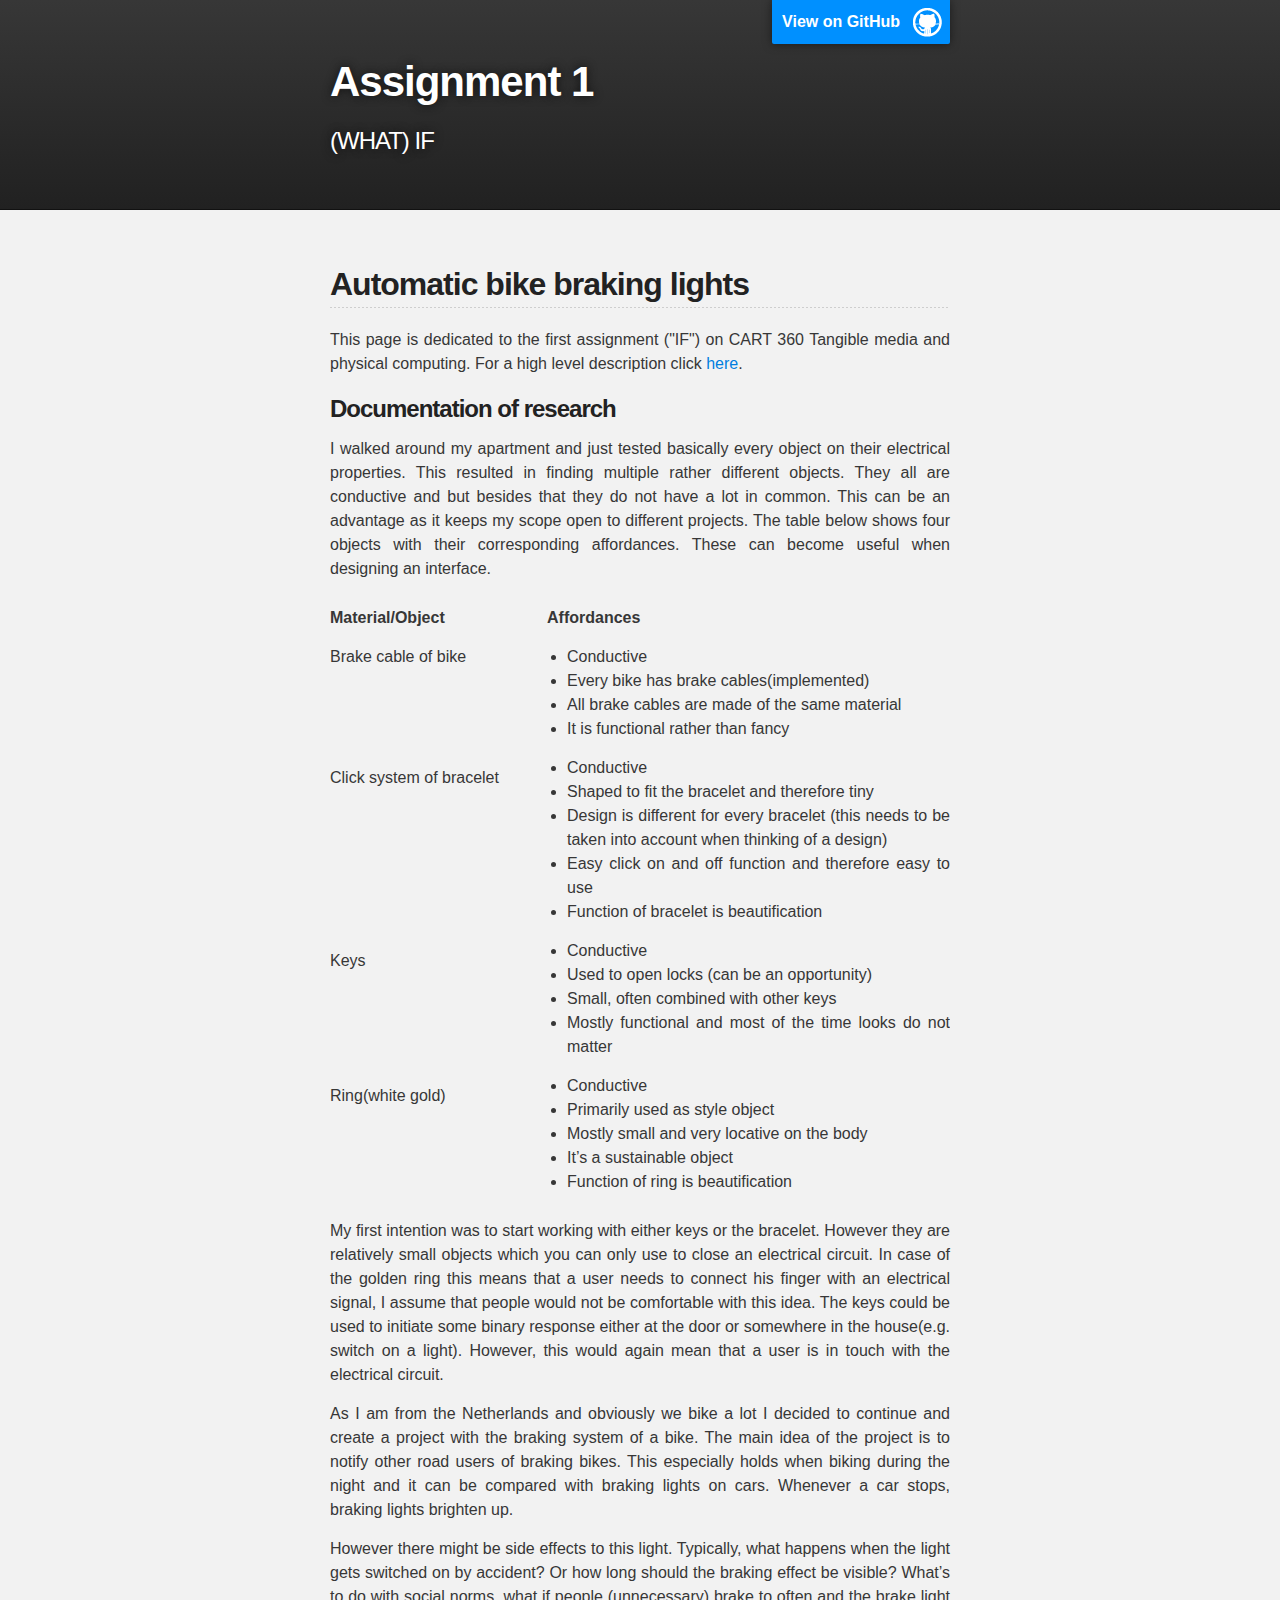
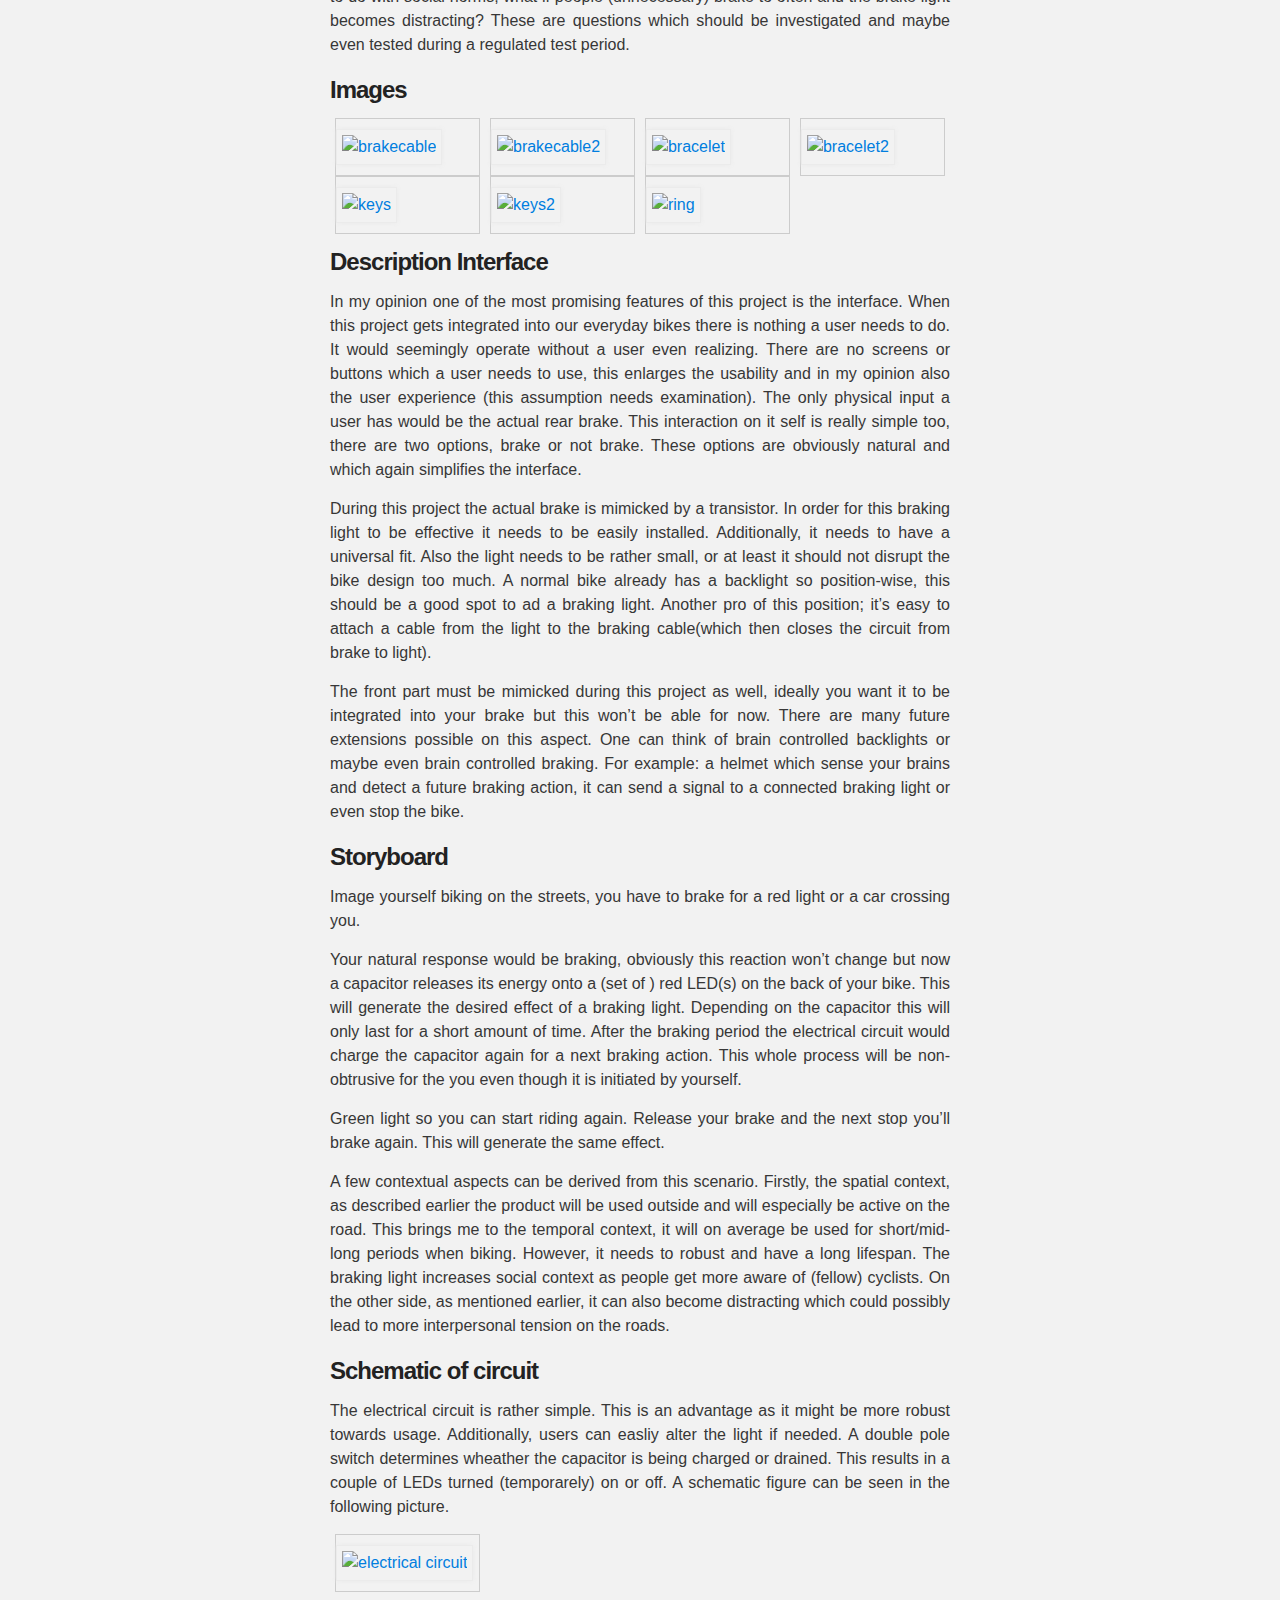
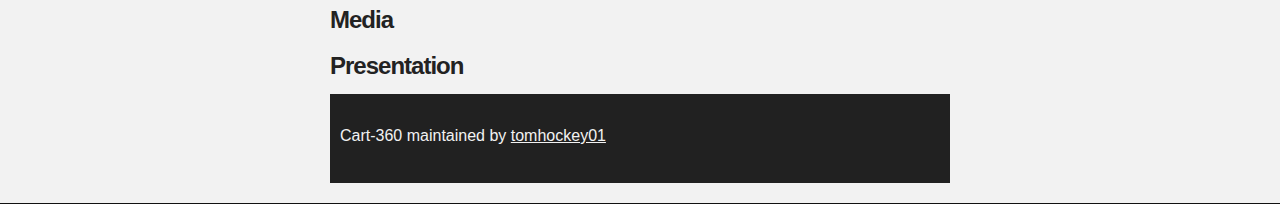
==== commit a63ef2be: "final update?" ====
--- a/Assignment1.html
+++ b/Assignment1.html
@@ -116,6 +116,7 @@
 </li>
                         <li>Mostly small and very locative on the body</li>
                         <li>It’s a sustainable object</li>
+                        <li>Function of ring is beautification</li>
                     </ul>
                 </div>
             </div>
@@ -134,19 +135,19 @@
         <div class="images">
             <div class="responsive">
               <div class="img">
-                <a target="_blank" href="/images/brakecable.JPG">
-                  <img src="/images/brakecable.JPG" alt="Trolltunga Norway" width="300" height="200">
-                  </a>
-              </div>
-            </div> 
-            
-            <div class="responsive">
-              <div class="img">
-                <a target="_blank" href="/images/brakecable2.JPG">
-                  <img src="/images/brakecable2.JPG" alt="Trolltunga Norway" width="300" height="200">
-                  </a>
-              </div>
-            </div>
+                <a target="_blank" href="https://github.com/tomhockey01/CART360/blob/master/images/brakecable.JPG?raw=true">
+                  <img src="https://github.com/tomhockey01/CART360/blob/master/images/brakecable.JPG?raw=true" alt="brakecable" width="300" height="200">
+                  </a>
+              </div>
+            </div> 
+            
+            <div class="responsive">
+              <div class="img">
+                <a target="_blank" href="https://github.com/tomhockey01/CART360/blob/master/images/brakecable2.JPG?raw=true">
+                  <img src="https://github.com/tomhockey01/CART360/blob/master/images/brakecable2.JPG?raw=true" alt="brakecable2" width="300" height="200">
+                  </a>
+              </div>
+            </div> 
               
             <div class="responsive">
               <div class="img">
@@ -158,32 +159,32 @@
             
             <div class="responsive">
               <div class="img">
-                <a target="_blank" href="images/bracelet2.JPG">
-                  <img src="images/bracelet2.JPG" alt="bracelet2" width="300" height="200">
-                  </a>
-              </div>
-            </div>
-              
-            <div class="responsive">
-              <div class="img">
-                <a target="_blank" href="/images/keys.JPG">
-                  <img src="/images/keys.JPG" alt="Trolltunga Norway" width="300" height="200">
-                  </a>
-              </div>
-            </div>
-            
-            <div class="responsive">
-              <div class="img">
-                <a target="_blank" href="/images/keys2.JPG">
-                  <img src="/images/keys2.JPG" alt="Trolltunga Norway" width="300" height="200">
-                  </a>
-              </div>
-            </div>
-              
-            <div class="responsive">
-              <div class="img">
-                <a target="_blank" href="/images/ring.JPG">
-                  <img src="/images/ring.JPG" alt="Trolltunga Norway" width="300" height="200">
+                <a target="_blank" href="https://github.com/tomhockey01/CART360/blob/master/images/bracelet2.JPG?raw=true">
+                  <img src="https://github.com/tomhockey01/CART360/blob/master/images/bracelet2.JPG?raw=true" alt="bracelet2" width="300" height="200">
+                  </a>
+              </div>
+            </div>
+              
+            <div class="responsive">
+              <div class="img">
+                <a target="_blank" href="https://github.com/tomhockey01/CART360/blob/master/images/keys.JPG?raw=true">
+                  <img src="https://github.com/tomhockey01/CART360/blob/master/images/keys.JPG?raw=true" alt="keys" width="300" height="200">
+                  </a>
+              </div>
+            </div> 
+            
+            <div class="responsive">
+              <div class="img">
+                <a target="_blank" href="https://github.com/tomhockey01/CART360/blob/master/images/keys2.JPG?raw=true">
+                  <img src="https://github.com/tomhockey01/CART360/blob/master/images/keys2.JPG?raw=true" alt="keys2" width="300" height="200">
+                  </a>
+              </div>
+            </div> 
+              
+            <div class="responsive">
+              <div class="img">
+                <a target="_blank" href="https://github.com/tomhockey01/CART360/blob/master/images/ring.JPG?raw=true">
+                  <img src="https://github.com/tomhockey01/CART360/blob/master/images/ring.JPG?raw=true" alt="ring" width="300" height="200">
                   </a>
               </div>
             </div>
@@ -213,8 +214,8 @@
           <div class="images">
           <div class="responsive">
               <div class="img">
-                <a target="_blank" href="/images/circuit.png">
-                  <img src="/images/circuit.png" alt="electrical circuit" width="300" height="200">
+                <a target="_blank" href="https://github.com/tomhockey01/CART360/blob/master/images/circuit.png?raw=true">
+                  <img src="https://github.com/tomhockey01/CART360/blob/master/images/circuit.png?raw=true" alt="electrical circuit" width="300" height="200">
                   </a>
               </div>
             </div>
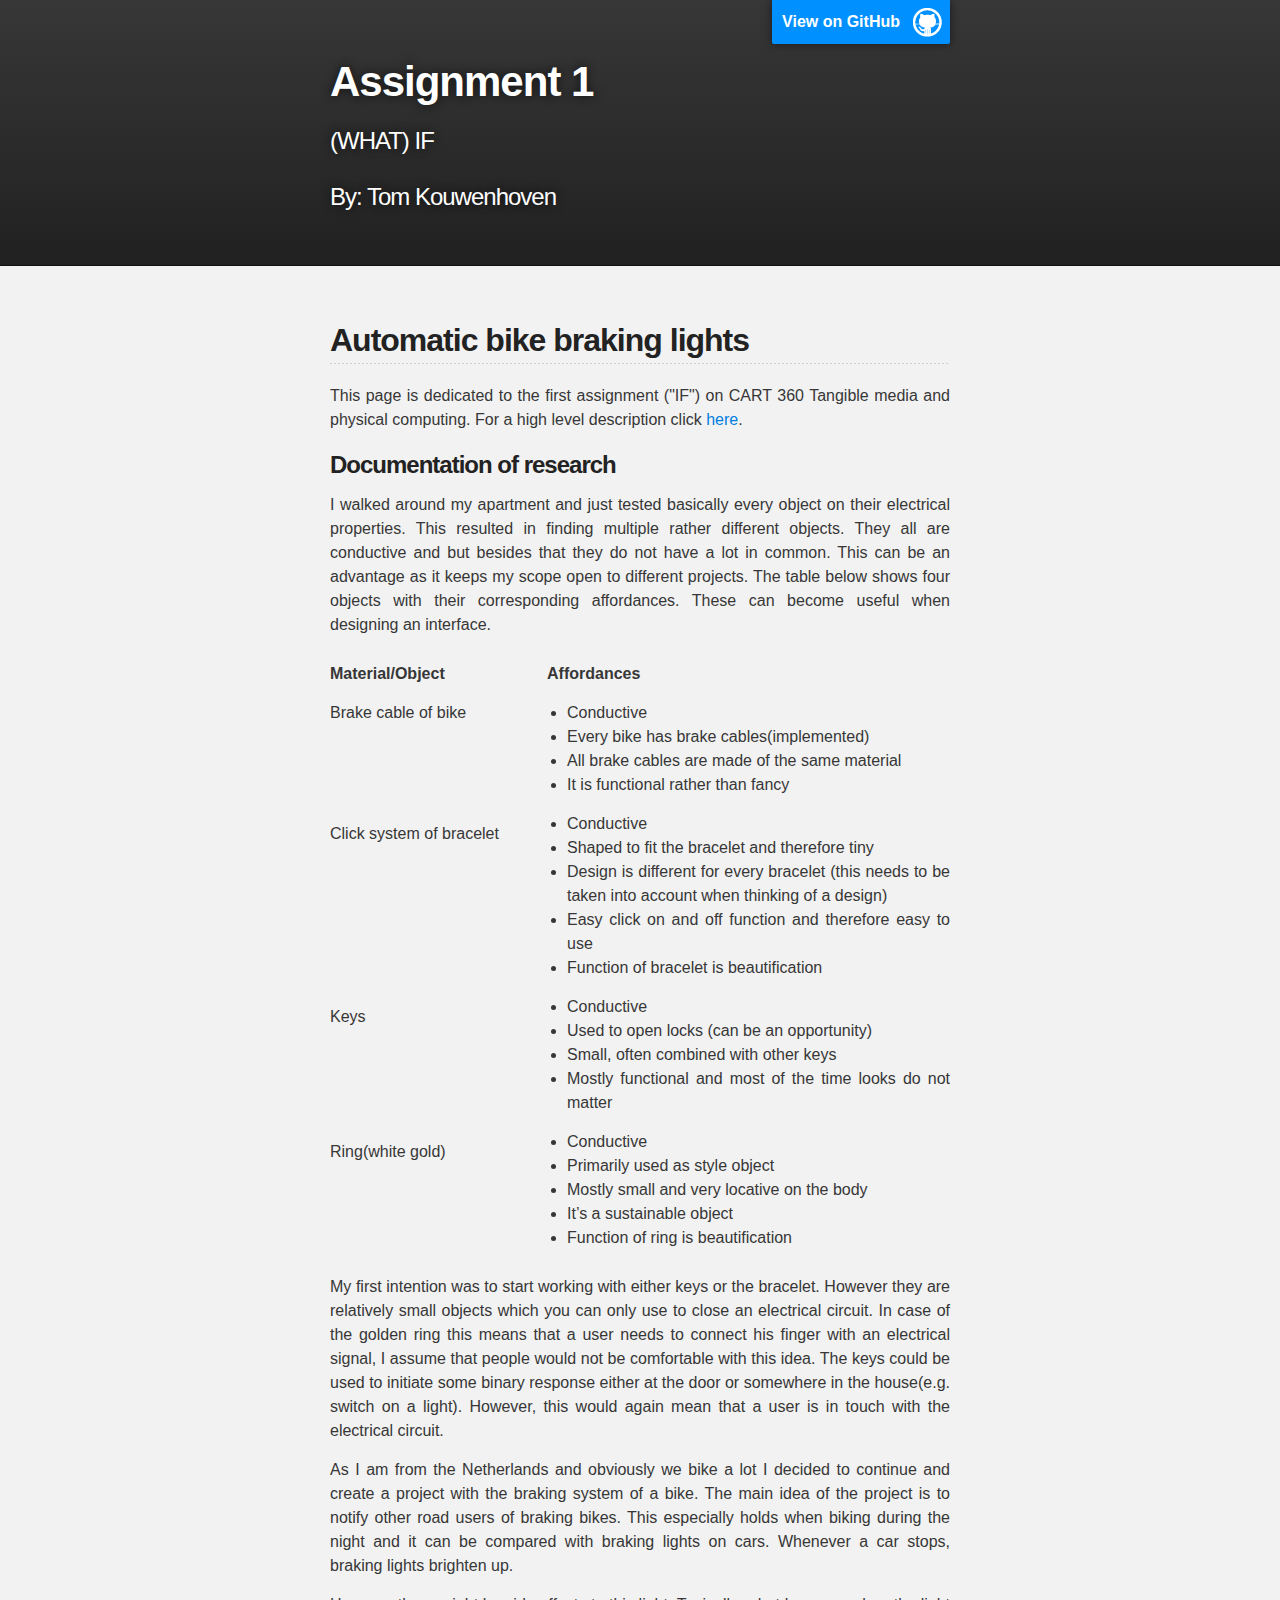
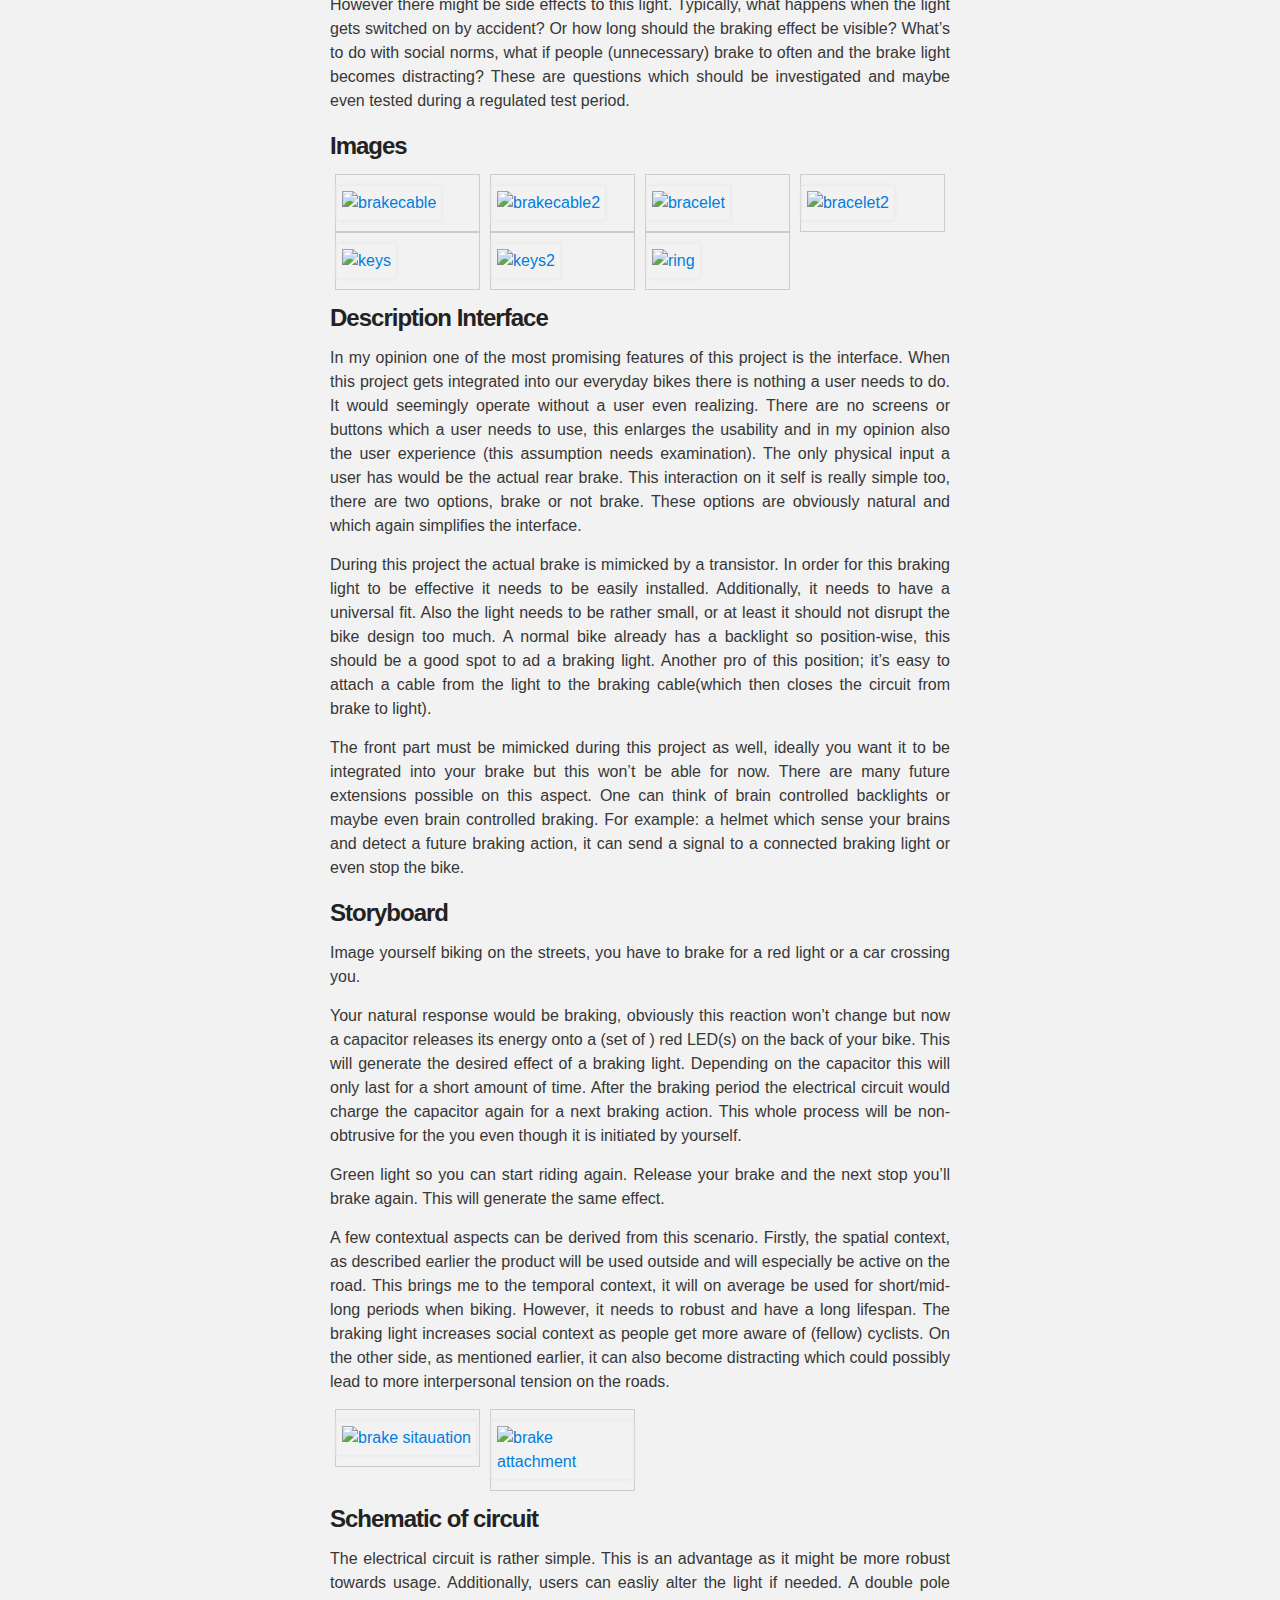
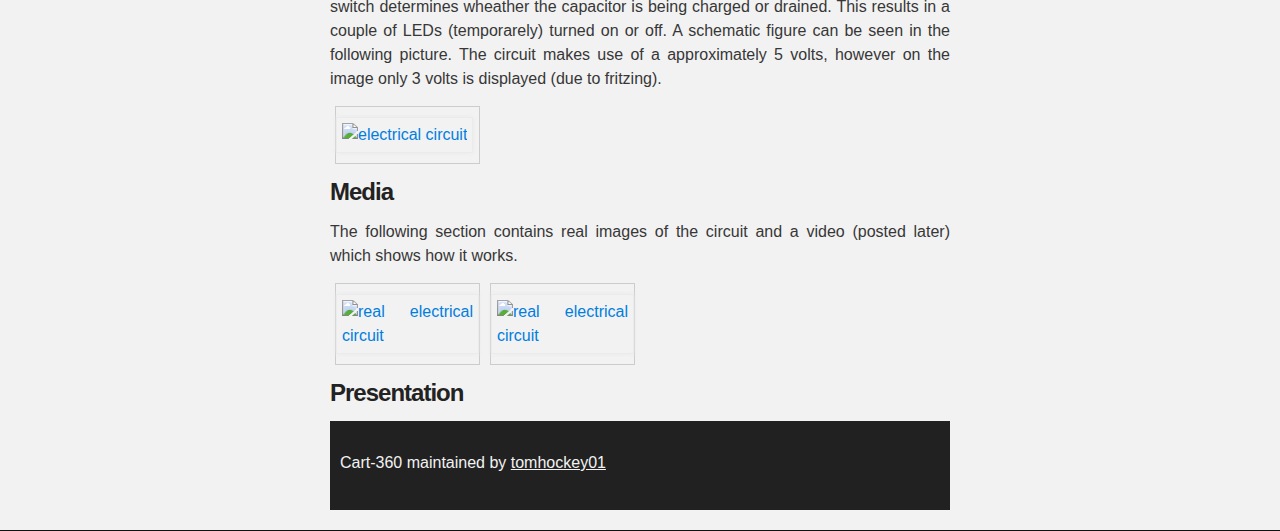
==== commit a020c14b: "update including storyboard2" ====
--- a/Assignment1.html
+++ b/Assignment1.html
@@ -20,6 +20,7 @@
 
           <h1 id="project_title">Assignment 1</h1>
           <h2 id="project_tagline">(WHAT) IF</h2>
+            <h2 id="project_tagline">By: Tom Kouwenhoven</h2>
         </header>
     </div>
 
@@ -205,15 +206,35 @@
           <p>Green light so you can start riding again. Release your brake and the next stop you’ll brake again. This will generate the same effect. </p>
           <p>A few contextual aspects can be derived from this scenario. Firstly, the spatial context, as described earlier the product will be used outside and will especially be active on the road. This brings me to the temporal context, it will on average be used for short/mid-long periods when biking. However, it needs to robust and have a long lifespan. The braking light increases social context as people get more aware of (fellow) cyclists. On the other side, as mentioned earlier, it can also become distracting which could possibly lead to more interpersonal tension on the roads. </p>
           
-          <h3>
-              <span aria-hidden="true" class="octicon octicon-link"></span>Schematic of circuit
-          </h3>
-          
-          <p>The electrical circuit is rather simple. This is an advantage as it might be more robust towards usage. Additionally, users can easliy alter the light if needed. A double pole switch determines wheather the capacitor is being charged or drained. This results in a couple of LEDs turned (temporarely) on or off. A schematic figure can be seen in the following picture. </p>
-          
           <div class="images">
           <div class="responsive">
               <div class="img">
+                <a target="_blank" href="https://github.com/tomhockey01/CART360/blob/master/images/brake_situation.JPG?raw=true">
+                  <img src="https://github.com/tomhockey01/CART360/blob/master/images/brake_situation.JPG?raw=true" alt="brake sitauation" width="300" height="200">
+                  </a>
+              </div>
+            </div>
+              
+            <div class="responsive">
+              <div class="img">
+                <a target="_blank" href="https://github.com/tomhockey01/CART360/blob/master/images/brake_attachment.JPG?raw=true">
+                  <img src="https://github.com/tomhockey01/CART360/blob/master/images/brake_attachment.JPG?raw=true" alt="brake attachment" width="300" height="200">
+                  </a>
+              </div>
+            </div>
+              
+          </div>
+          
+          
+          <h3>
+              <span aria-hidden="true" class="octicon octicon-link"></span>Schematic of circuit
+          </h3>
+          
+          <p>The electrical circuit is rather simple. This is an advantage as it might be more robust towards usage. Additionally, users can easliy alter the light if needed. A double pole switch determines wheather the capacitor is being charged or drained. This results in a couple of LEDs (temporarely) turned on or off. A schematic figure can be seen in the following picture. The circuit makes use of a approximately 5 volts, however on the image only 3 volts is displayed (due to fritzing).  </p>
+          
+          <div class="images">
+          <div class="responsive">
+              <div class="img">
                 <a target="_blank" href="https://github.com/tomhockey01/CART360/blob/master/images/circuit.png?raw=true">
                   <img src="https://github.com/tomhockey01/CART360/blob/master/images/circuit.png?raw=true" alt="electrical circuit" width="300" height="200">
                   </a>
@@ -223,6 +244,26 @@
           <h3>
               <span aria-hidden="true" class="octicon octicon-link"></span>Media
           </h3>
+          
+          <p>The following section contains real images of the circuit and a video (posted later) which shows how it works.</p>
+          
+          <div class="images">
+          <div class="responsive">
+              <div class="img">
+                <a target="_blank" href="https://github.com/tomhockey01/CART360/blob/master/images/real_circuit.JPG?raw=true">
+                  <img src="https://github.com/tomhockey01/CART360/blob/master/images/real_circuit.JPG?raw=true" alt="real electrical circuit" width="300" height="200">
+                  </a>
+              </div>
+            </div>
+              
+            <div class="responsive">
+              <div class="img">
+                <a target="_blank" href="https://github.com/tomhockey01/CART360/blob/master/images/real_circuit1.JPG?raw=true">
+                  <img src="https://github.com/tomhockey01/CART360/blob/master/images/real_circuit1.JPG?raw=true" alt="real electrical circuit" width="300" height="200">
+                  </a>
+              </div>
+            </div>  
+          </div>
           
           <h3>
               <span aria-hidden="true" class="octicon octicon-link"></span>Presentation
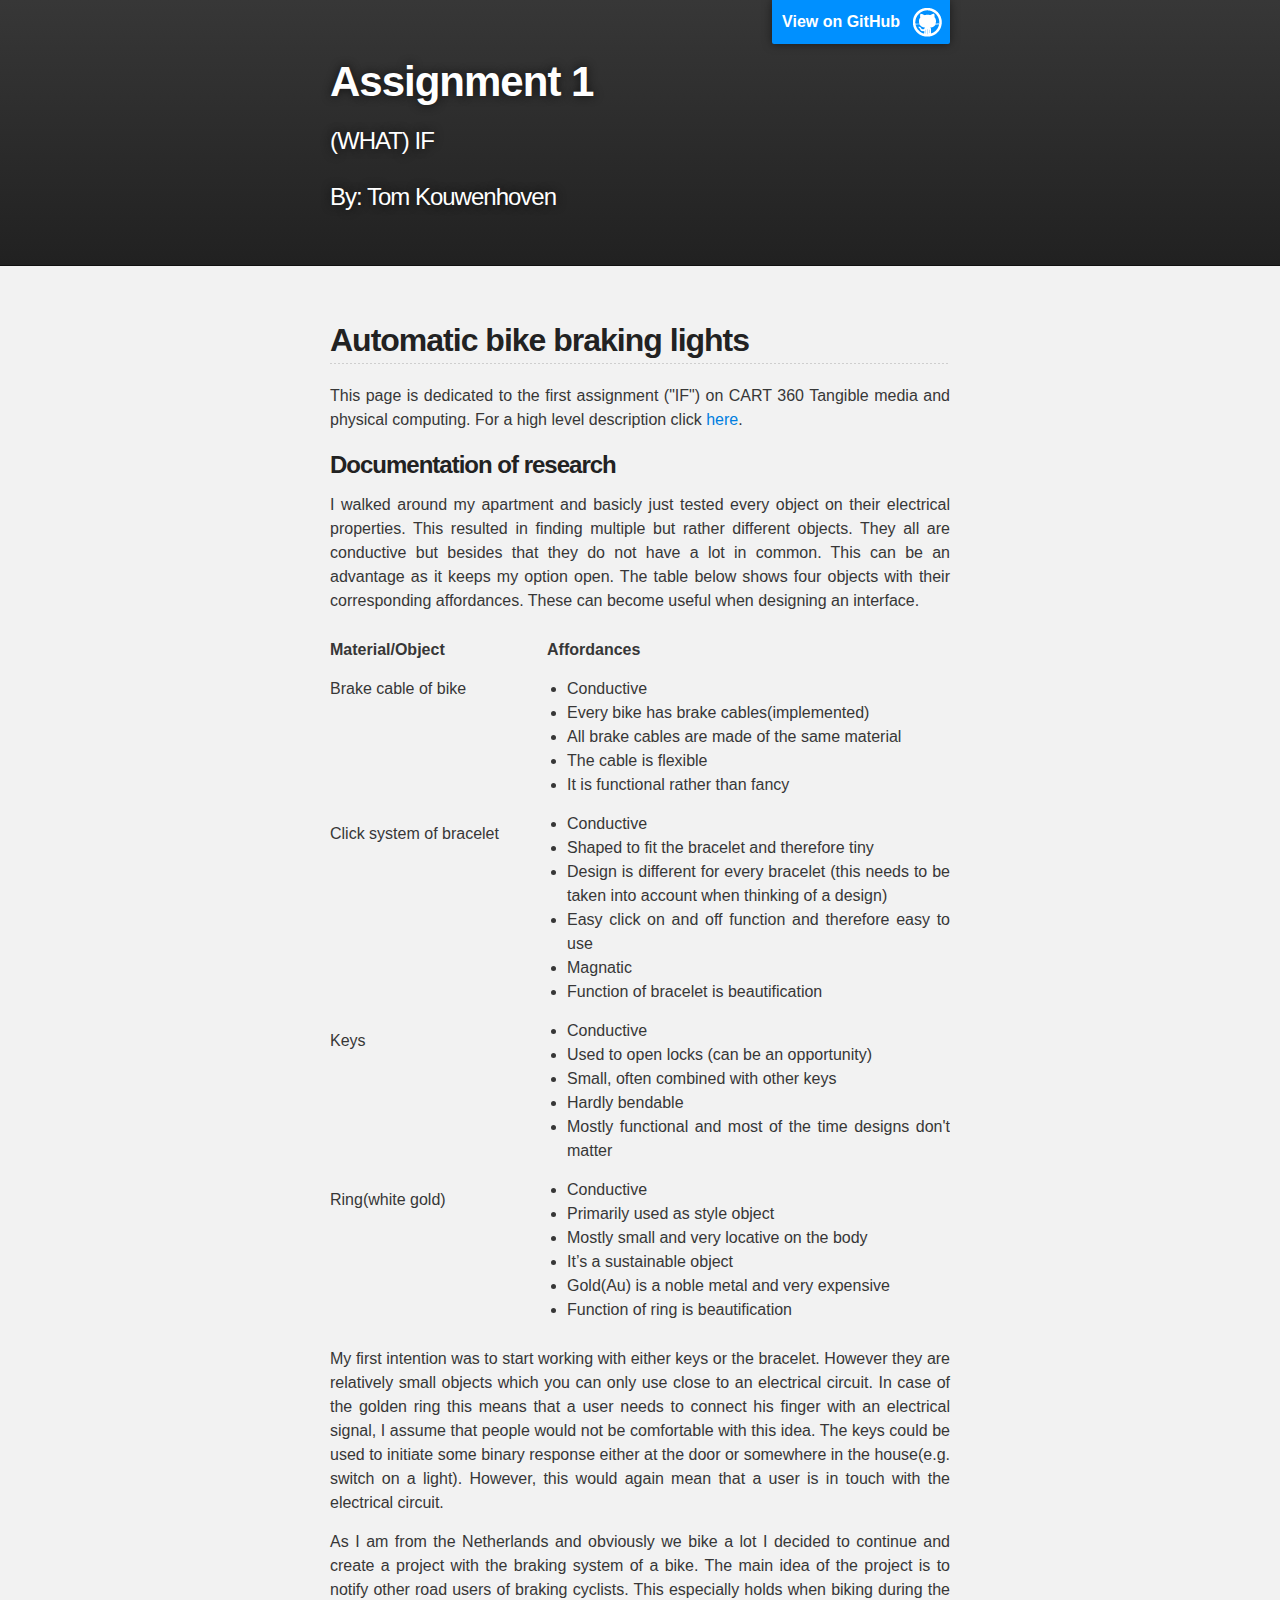
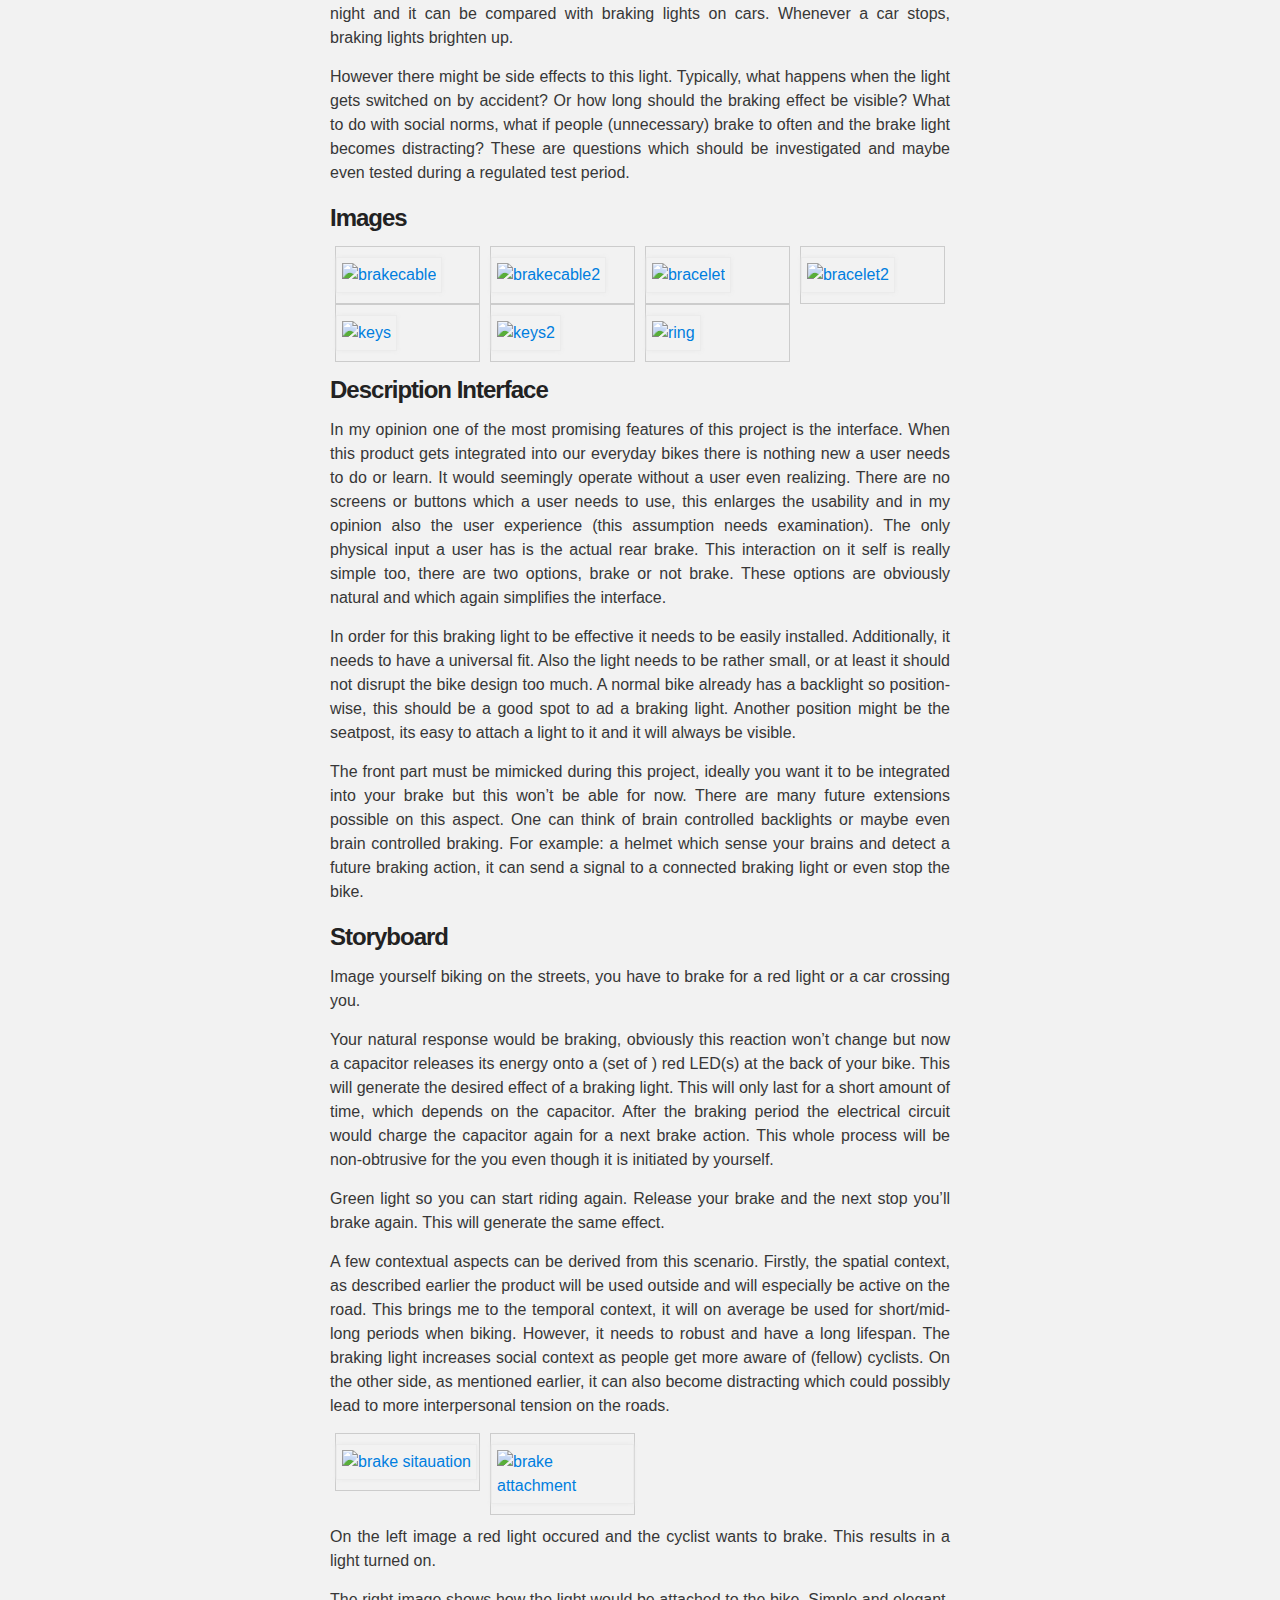
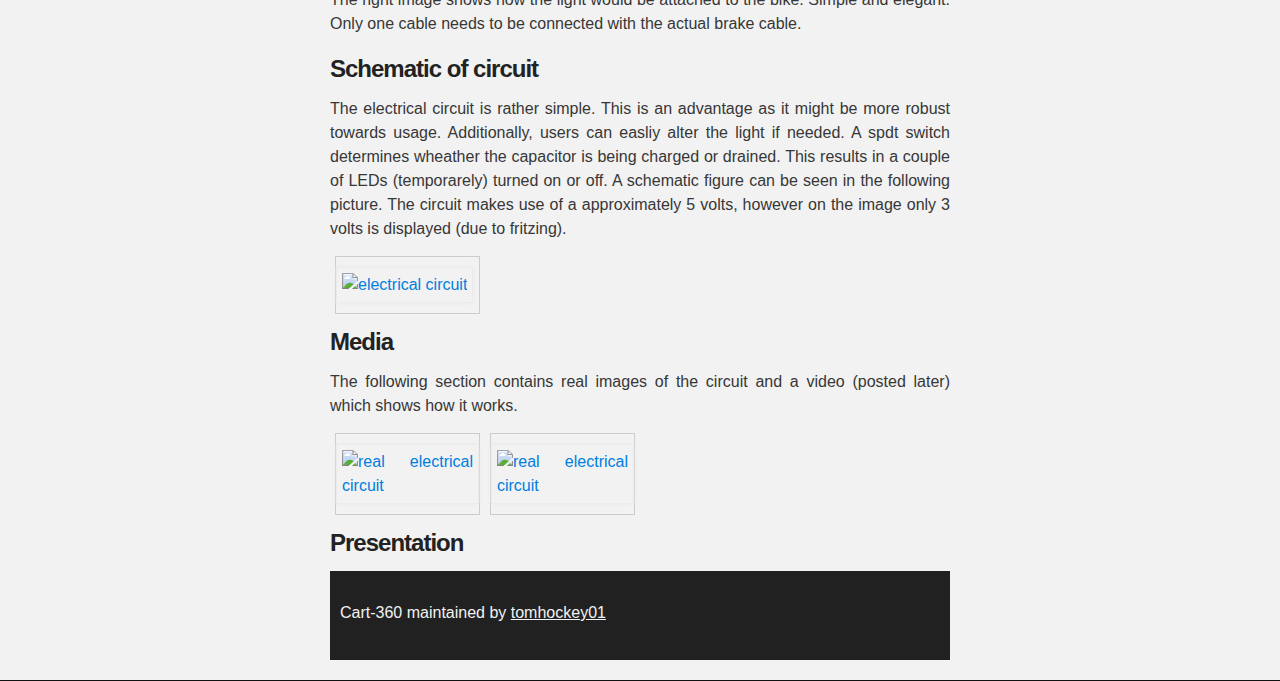
==== commit dd7206c8: "update finale2" ====
--- a/Assignment1.html
+++ b/Assignment1.html
@@ -1,282 +1,287 @@
 <!DOCTYPE html>
 <html>
 
-  <head>
+<head>
     <meta charset='utf-8'>
     <meta http-equiv="X-UA-Compatible" content="chrome=1">
     <meta name="description" content="Cart-360 : Tangible media and Physical computing">
-        
+
     <link rel="stylesheet" type="text/css" media="screen" href="stylesheets/stylesheet.css">
 
     <title>Cart-360</title>
-  </head>
-
-  <body>
+</head>
+
+<body>
 
     <!-- HEADER -->
     <div id="header_wrap" class="outer">
         <header class="inner">
-          <a id="forkme_banner" href="https://github.com/tomhockey01/CART-360">View on GitHub</a>
-
-          <h1 id="project_title">Assignment 1</h1>
-          <h2 id="project_tagline">(WHAT) IF</h2>
+            <a id="forkme_banner" href="https://github.com/tomhockey01/CART-360">View on GitHub</a>
+
+            <h1 id="project_title">Assignment 1</h1>
+            <h2 id="project_tagline">(WHAT) IF</h2>
             <h2 id="project_tagline">By: Tom Kouwenhoven</h2>
         </header>
     </div>
 
     <!-- MAIN CONTENT -->
     <div id="main_content_wrap" class="outer">
-      <section id="main_content" class="inner">
-        <h2>
+        <section id="main_content" class="inner">
+            <h2>
             <a id="Automatic_bike_braking_lights" class="anchor" href="#Automatic_bike_braking_lights" aria-hidden="true"><span aria-hidden="true" class="octicon octicon-link"></span></a>Automatic bike braking lights</h2>
 
-          <p>This page is dedicated to the first assignment ("IF") on CART 360 Tangible media and physical computing. For a high level description click <a href="http://slab.concordia.ca/assignment-1-if/">here</a>.</p>
-          <div class="documentation">
-          <h3>
+            <p>This page is dedicated to the first assignment ("IF") on CART 360 Tangible media and physical computing. For a high level description click <a href="http://slab.concordia.ca/assignment-1-if/">here</a>.</p>
+            <div class="documentation">
+                <h3>
               <span aria-hidden="true" class="octicon octicon-link"></span>Documentation of research 
-          </h3>          
-          <p>I walked around my apartment and just tested basically every  object on their electrical properties.  This resulted in finding multiple rather different objects. They all are conductive and but besides that they do not have a lot in common. This can be an advantage as it keeps my scope open to different projects. The table below shows four objects with their corresponding affordances. These can become useful when designing an interface.</p> 
-             
-
-          <div class="wrapper_ass1_total_affordances">
-            <div class="wrapper_materials">
-              <div class="title">
-                <p>Material/Object</p>
-              </div>
-                <div class="objects">
-                    <p>Brake cable of bike</p>
-                </div>
-            </div>
-            
-            <div class="wrapper_affordances">
-              <div class="title">
-                <p>Affordances</p>
-              </div>
-                <div class="objects">
-                    <ul>
-                        <li>Conductive</li>
-                        <li>Every bike has brake cables(implemented)</li>
-                        <li>All brake cables are made of the same material</li>
-                        <li>It is functional rather than fancy</li>
-                    </ul>
-                </div>
-            </div>
-            </div>
-              
-            <div class="wrapper_ass1_total_affordances">
-            <div class="wrapper_materials">
-                <div class="objects">
-                    <p>Click system of bracelet</p>
-                </div>
-            </div>
-            
-            <div class="wrapper_affordances">
-                <div class="objects">
-                    <ul>
-                        <li>Conductive</li>
-                        <li>Shaped to fit the bracelet and therefore tiny </li>
-                        <li>Design is different for every bracelet (this needs to be taken into account when thinking of a design)</li>
-                        <li>Easy click on and off function and therefore easy to use</li>
-                        <li>Function of bracelet is beautification </li>
-                    </ul>
-                </div>
-            </div>
-            </div>
-              
-            <div class="wrapper_ass1_total_affordances">
-            <div class="wrapper_materials">
-                <div class="objects">
-                    <p>Keys</p>
-                </div>
-            </div>
-            
-            <div class="wrapper_affordances">
-                <div class="objects">
-                    <ul>
-                        <li>Conductive</li>
-                        <li>Used to open locks (can be an opportunity)</li>
-                        <li>Small, often combined with other keys</li>
-                        <li>Mostly functional and most of the time looks do not matter</li>
-                    </ul>
-                </div>
-            </div>
-            </div>  
-            
-            <div class="wrapper_ass1_total_affordances">
-            <div class="wrapper_materials">
-                <div class="objects">
-                    <p>Ring(white gold)</p>
-                </div>
-            </div>
-            
-            <div class="wrapper_affordances">
-                <div class="objects">
-                    <ul>
-                        <li>Conductive</li>
-                        <li>Primarily used as style object
-</li>
-                        <li>Mostly small and very locative on the body</li>
-                        <li>It’s a sustainable object</li>
-                        <li>Function of ring is beautification</li>
-                    </ul>
-                </div>
-            </div>
-            </div>  
-      
-
-          <p>My first intention was to start working with either keys or the bracelet. However they are relatively small objects which you can only use to close an electrical circuit. In case of the golden ring this means that a user needs to connect his finger with an electrical signal, I assume that people would not be comfortable with this idea. The keys could be used to initiate some binary response either at the door or somewhere in the house(e.g. switch on a light). However, this would again mean that a user is in touch with the electrical circuit. </p>
-          <p>As I am from the Netherlands and obviously we bike a lot I decided to continue and create a project with the braking system of a bike. The main idea of the project is to notify other road users of braking bikes. This especially holds when biking during the night and it can be compared with braking lights on cars. Whenever a car stops, braking lights brighten up. </p>
-          <p>However there might be side effects to this light. Typically, what happens when the light gets switched on by accident? Or how long should the braking effect be visible? What’s to do with social norms, what if people (unnecessary) brake to often and the brake light becomes distracting? These are questions which should be investigated and maybe even tested during a regulated test period. </p>
-          </div>
-          
-          <h3>
+          </h3> 
+                <p>I walked around my apartment and basicly just tested every object on their electrical properties. This resulted in finding multiple but rather different objects. They all are conductive but besides that they do not have a lot in common. This can be an advantage as it keeps my option open. The table below shows four objects with their corresponding affordances. These can become useful when designing an interface.</p>
+
+
+                <div class="wrapper_ass1_total_affordances">
+                    <div class="wrapper_materials">
+                        <div class="title">
+                            <p>Material/Object</p>
+                        </div>
+                        <div class="objects">
+                            <p>Brake cable of bike</p>
+                        </div>
+                    </div>
+
+                    <div class="wrapper_affordances">
+                        <div class="title">
+                            <p>Affordances</p>
+                        </div>
+                        <div class="objects">
+                            <ul>
+                                <li>Conductive</li>
+                                <li>Every bike has brake cables(implemented)</li>
+                                <li>All brake cables are made of the same material</li>
+                                <li>The cable is flexible</li>
+                                <li>It is functional rather than fancy</li>
+                            </ul>
+                        </div>
+                    </div>
+                </div>
+
+                <div class="wrapper_ass1_total_affordances">
+                    <div class="wrapper_materials">
+                        <div class="objects">
+                            <p>Click system of bracelet</p>
+                        </div>
+                    </div>
+
+                    <div class="wrapper_affordances">
+                        <div class="objects">
+                            <ul>
+                                <li>Conductive</li>
+                                <li>Shaped to fit the bracelet and therefore tiny</li>
+                                <li>Design is different for every bracelet (this needs to be taken into account when thinking of a design)</li>
+                                <li>Easy click on and off function and therefore easy to use</li>
+                                <li>Magnatic</li>
+                                <li>Function of bracelet is beautification</li>
+                            </ul>
+                        </div>
+                    </div>
+                </div>
+
+                <div class="wrapper_ass1_total_affordances">
+                    <div class="wrapper_materials">
+                        <div class="objects">
+                            <p>Keys</p>
+                        </div>
+                    </div>
+
+                    <div class="wrapper_affordances">
+                        <div class="objects">
+                            <ul>
+                                <li>Conductive</li>
+                                <li>Used to open locks (can be an opportunity)</li>
+                                <li>Small, often combined with other keys</li>
+                                <li>Hardly bendable</li>
+                                <li>Mostly functional and most of the time designs don't matter</li>
+                            </ul>
+                        </div>
+                    </div>
+                </div>
+
+                <div class="wrapper_ass1_total_affordances">
+                    <div class="wrapper_materials">
+                        <div class="objects">
+                            <p>Ring(white gold)</p>
+                        </div>
+                    </div>
+
+                    <div class="wrapper_affordances">
+                        <div class="objects">
+                            <ul>
+                                <li>Conductive</li>
+                                <li>Primarily used as style object</li>
+                                <li>Mostly small and very locative on the body</li>
+                                <li>It’s a sustainable object</li>
+                                <li>Gold(Au) is a noble metal and very expensive</li>
+                                <li>Function of ring is beautification</li>
+                            </ul>
+                        </div>
+                    </div>
+                </div>
+
+                <p>My first intention was to start working with either keys or the bracelet. However they are relatively small objects which you can only use close to an electrical circuit. In case of the golden ring this means that a user needs to connect his finger with an electrical signal, I assume that people would not be comfortable with this idea. The keys could be used to initiate some binary response either at the door or somewhere in the house(e.g. switch on a light). However, this would again mean that a user is in touch with the electrical circuit.</p>
+                <p>As I am from the Netherlands and obviously we bike a lot I decided to continue and create a project with the braking system of a bike. The main idea of the project is to notify other road users of braking cyclists. This especially holds when biking during the night and it can be compared with braking lights on cars. Whenever a car stops, braking lights brighten up.</p>
+                <p>However there might be side effects to this light. Typically, what happens when the light gets switched on by accident? Or how long should the braking effect be visible? What to do with social norms, what if people (unnecessary) brake to often and the brake light becomes distracting? These are questions which should be investigated and maybe even tested during a regulated test period.</p>
+            </div>
+
+            <h3>
               <span aria-hidden="true" class="octicon octicon-link"></span>Images 
-          </h3>               
-              
-        <div class="images">
-            <div class="responsive">
-              <div class="img">
-                <a target="_blank" href="https://github.com/tomhockey01/CART360/blob/master/images/brakecable.JPG?raw=true">
-                  <img src="https://github.com/tomhockey01/CART360/blob/master/images/brakecable.JPG?raw=true" alt="brakecable" width="300" height="200">
-                  </a>
-              </div>
-            </div> 
-            
-            <div class="responsive">
-              <div class="img">
-                <a target="_blank" href="https://github.com/tomhockey01/CART360/blob/master/images/brakecable2.JPG?raw=true">
-                  <img src="https://github.com/tomhockey01/CART360/blob/master/images/brakecable2.JPG?raw=true" alt="brakecable2" width="300" height="200">
-                  </a>
-              </div>
-            </div> 
-              
-            <div class="responsive">
-              <div class="img">
-                <a target="_blank" href="https://raw.githubusercontent.com/tomhockey01/CART360/master/images/bracelet.JPG">
-                  <img src="https://raw.githubusercontent.com/tomhockey01/CART360/master/images/bracelet.JPG" alt="bracelet" width="300" height="200">
-                  </a>
-              </div>
-            </div>
-            
-            <div class="responsive">
-              <div class="img">
-                <a target="_blank" href="https://github.com/tomhockey01/CART360/blob/master/images/bracelet2.JPG?raw=true">
-                  <img src="https://github.com/tomhockey01/CART360/blob/master/images/bracelet2.JPG?raw=true" alt="bracelet2" width="300" height="200">
-                  </a>
-              </div>
-            </div>
-              
-            <div class="responsive">
-              <div class="img">
-                <a target="_blank" href="https://github.com/tomhockey01/CART360/blob/master/images/keys.JPG?raw=true">
-                  <img src="https://github.com/tomhockey01/CART360/blob/master/images/keys.JPG?raw=true" alt="keys" width="300" height="200">
-                  </a>
-              </div>
-            </div> 
-            
-            <div class="responsive">
-              <div class="img">
-                <a target="_blank" href="https://github.com/tomhockey01/CART360/blob/master/images/keys2.JPG?raw=true">
-                  <img src="https://github.com/tomhockey01/CART360/blob/master/images/keys2.JPG?raw=true" alt="keys2" width="300" height="200">
-                  </a>
-              </div>
-            </div> 
-              
-            <div class="responsive">
-              <div class="img">
-                <a target="_blank" href="https://github.com/tomhockey01/CART360/blob/master/images/ring.JPG?raw=true">
-                  <img src="https://github.com/tomhockey01/CART360/blob/master/images/ring.JPG?raw=true" alt="ring" width="300" height="200">
-                  </a>
-              </div>
-            </div>
-              
-        </div>  
-          
-          <h3>
+          </h3> 
+
+            <div class="images">
+                <div class="responsive">
+                    <div class="img">
+                        <a target="_blank" href="https://github.com/tomhockey01/CART360/blob/master/images/brakecable.JPG?raw=true">
+                            <img src="https://github.com/tomhockey01/CART360/blob/master/images/brakecable.JPG?raw=true" alt="brakecable" width="300" height="200">
+                        </a>
+                    </div>
+                </div>
+
+                <div class="responsive">
+                    <div class="img">
+                        <a target="_blank" href="https://github.com/tomhockey01/CART360/blob/master/images/brakecable2.JPG?raw=true">
+                            <img src="https://github.com/tomhockey01/CART360/blob/master/images/brakecable2.JPG?raw=true" alt="brakecable2" width="300" height="200">
+                        </a>
+                    </div>
+                </div>
+
+                <div class="responsive">
+                    <div class="img">
+                        <a target="_blank" href="https://raw.githubusercontent.com/tomhockey01/CART360/master/images/bracelet.JPG">
+                            <img src="https://raw.githubusercontent.com/tomhockey01/CART360/master/images/bracelet.JPG" alt="bracelet" width="300" height="200">
+                        </a>
+                    </div>
+                </div>
+
+                <div class="responsive">
+                    <div class="img">
+                        <a target="_blank" href="https://github.com/tomhockey01/CART360/blob/master/images/bracelet2.JPG?raw=true">
+                            <img src="https://github.com/tomhockey01/CART360/blob/master/images/bracelet2.JPG?raw=true" alt="bracelet2" width="300" height="200">
+                        </a>
+                    </div>
+                </div>
+
+                <div class="responsive">
+                    <div class="img">
+                        <a target="_blank" href="https://github.com/tomhockey01/CART360/blob/master/images/keys.JPG?raw=true">
+                            <img src="https://github.com/tomhockey01/CART360/blob/master/images/keys.JPG?raw=true" alt="keys" width="300" height="200">
+                        </a>
+                    </div>
+                </div>
+
+                <div class="responsive">
+                    <div class="img">
+                        <a target="_blank" href="https://github.com/tomhockey01/CART360/blob/master/images/keys2.JPG?raw=true">
+                            <img src="https://github.com/tomhockey01/CART360/blob/master/images/keys2.JPG?raw=true" alt="keys2" width="300" height="200">
+                        </a>
+                    </div>
+                </div>
+
+                <div class="responsive">
+                    <div class="img">
+                        <a target="_blank" href="https://github.com/tomhockey01/CART360/blob/master/images/ring.JPG?raw=true">
+                            <img src="https://github.com/tomhockey01/CART360/blob/master/images/ring.JPG?raw=true" alt="ring" width="300" height="200">
+                        </a>
+                    </div>
+                </div>
+
+            </div>
+
+            <h3>
               <span aria-hidden="true" class="octicon octicon-link"></span>Description Interface 
           </h3>
-          <p>In my opinion one of the most promising features of this project is the interface. When this project gets integrated into our everyday bikes there is nothing a user needs to do. It would seemingly operate without a user even realizing. There are no screens or buttons which a user needs to use, this enlarges the usability and in my opinion also the user experience (this assumption needs examination). The only physical input a user has would be the actual rear brake. This interaction on it self is really simple too, there are two options, brake or not brake. These options are obviously natural and which again simplifies the interface. </p>
-          <p>During this project the actual brake is mimicked by a transistor. In order for this braking light to be effective it needs to be easily installed. Additionally, it needs to have a universal fit. Also the light needs to be rather small, or at least it should not disrupt the bike design too much. A normal bike already has a backlight so position-wise, this should be a good spot to ad a braking light. Another pro of this position; it’s easy to attach a cable from the light to the braking cable(which then closes the circuit from brake to light). </p>
-          <p>The front part must be mimicked during this project as well, ideally you want it to be integrated into your brake but this won’t be able for now. There are many future extensions possible on this aspect. One can think of brain controlled backlights or maybe even brain controlled braking. For example: a helmet which sense your brains and detect a future braking action, it can send a signal to a connected braking light or even stop the bike. </p>
-          <h3>
+            <p>In my opinion one of the most promising features of this project is the interface. When this product gets integrated into our everyday bikes there is nothing new a user needs to do or learn. It would seemingly operate without a user even realizing. There are no screens or buttons which a user needs to use, this enlarges the usability and in my opinion also the user experience (this assumption needs examination). The only physical input a user has is the actual rear brake. This interaction on it self is really simple too, there are two options, brake or not brake. These options are obviously natural and which again simplifies the interface.</p>
+            <p>In order for this braking light to be effective it needs to be easily installed. Additionally, it needs to have a universal fit. Also the light needs to be rather small, or at least it should not disrupt the bike design too much. A normal bike already has a backlight so position-wise, this should be a good spot to ad a braking light. Another position might be the seatpost, its easy to attach a light to it and it will always be visible.</p>
+            <p>The front part must be mimicked during this project, ideally you want it to be integrated into your brake but this won’t be able for now. There are many future extensions possible on this aspect. One can think of brain controlled backlights or maybe even brain controlled braking. For example: a helmet which sense your brains and detect a future braking action, it can send a signal to a connected braking light or even stop the bike.</p>
+            <h3>
               <span aria-hidden="true" class="octicon octicon-link"></span>Storyboard
           </h3>
-          <p>Image yourself biking on the streets, you have to brake for a red light or a car crossing you. </p>
-          <p>Your natural response would be braking, obviously this reaction won’t change but now a capacitor releases its energy onto a (set of ) red LED(s) on the back of your bike. This will generate the desired effect of a braking light. Depending on the capacitor this will only last for a short amount of time. After the braking period the electrical circuit would charge the capacitor again for a next braking action. This whole process will be non-obtrusive for the you even though it is initiated by yourself. </p>
-          <p>Green light so you can start riding again. Release your brake and the next stop you’ll brake again. This will generate the same effect. </p>
-          <p>A few contextual aspects can be derived from this scenario. Firstly, the spatial context, as described earlier the product will be used outside and will especially be active on the road. This brings me to the temporal context, it will on average be used for short/mid-long periods when biking. However, it needs to robust and have a long lifespan. The braking light increases social context as people get more aware of (fellow) cyclists. On the other side, as mentioned earlier, it can also become distracting which could possibly lead to more interpersonal tension on the roads. </p>
-          
-          <div class="images">
-          <div class="responsive">
-              <div class="img">
-                <a target="_blank" href="https://github.com/tomhockey01/CART360/blob/master/images/brake_situation.JPG?raw=true">
-                  <img src="https://github.com/tomhockey01/CART360/blob/master/images/brake_situation.JPG?raw=true" alt="brake sitauation" width="300" height="200">
-                  </a>
-              </div>
-            </div>
-              
-            <div class="responsive">
-              <div class="img">
-                <a target="_blank" href="https://github.com/tomhockey01/CART360/blob/master/images/brake_attachment.JPG?raw=true">
-                  <img src="https://github.com/tomhockey01/CART360/blob/master/images/brake_attachment.JPG?raw=true" alt="brake attachment" width="300" height="200">
-                  </a>
-              </div>
-            </div>
-              
-          </div>
-          
-          
-          <h3>
+            <p>Image yourself biking on the streets, you have to brake for a red light or a car crossing you.</p>
+            <p>Your natural response would be braking, obviously this reaction won’t change but now a capacitor releases its energy onto a (set of ) red LED(s) at the back of your bike. This will generate the desired effect of a braking light. This will only last for a short amount of time, which depends on the capacitor. After the braking period the electrical circuit would charge the capacitor again for a next brake action. This whole process will be non-obtrusive for the you even though it is initiated by yourself.</p>
+            <p>Green light so you can start riding again. Release your brake and the next stop you’ll brake again. This will generate the same effect.</p>
+            <p>A few contextual aspects can be derived from this scenario. Firstly, the spatial context, as described earlier the product will be used outside and will especially be active on the road. This brings me to the temporal context, it will on average be used for short/mid-long periods when biking. However, it needs to robust and have a long lifespan. The braking light increases social context as people get more aware of (fellow) cyclists. On the other side, as mentioned earlier, it can also become distracting which could possibly lead to more interpersonal tension on the roads.</p>
+
+            <div class="images">
+                <div class="responsive">
+                    <div class="img">
+                        <a target="_blank" href="https://github.com/tomhockey01/CART360/blob/master/images/brake_situation.JPG?raw=true">
+                            <img src="https://github.com/tomhockey01/CART360/blob/master/images/brake_situation.JPG?raw=true" alt="brake sitauation" width="300" height="200">
+                        </a>
+                    </div>
+                </div>
+
+                <div class="responsive">
+                    <div class="img">
+                        <a target="_blank" href="https://github.com/tomhockey01/CART360/blob/master/images/brake_attachment.JPG?raw=true">
+                            <img src="https://github.com/tomhockey01/CART360/blob/master/images/brake_attachment.JPG?raw=true" alt="brake attachment" width="300" height="200">
+                        </a>
+                    </div>
+                </div>
+
+            </div>
+            <p>On the left image a red light occured and the cyclist wants to brake. This results in a light turned on.</p>
+            <p>The right image shows how the light would be attached to the bike. Simple and elegant. Only one cable needs to be connected with the actual brake cable.</p>
+
+            <h3>
               <span aria-hidden="true" class="octicon octicon-link"></span>Schematic of circuit
           </h3>
-          
-          <p>The electrical circuit is rather simple. This is an advantage as it might be more robust towards usage. Additionally, users can easliy alter the light if needed. A double pole switch determines wheather the capacitor is being charged or drained. This results in a couple of LEDs (temporarely) turned on or off. A schematic figure can be seen in the following picture. The circuit makes use of a approximately 5 volts, however on the image only 3 volts is displayed (due to fritzing).  </p>
-          
-          <div class="images">
-          <div class="responsive">
-              <div class="img">
-                <a target="_blank" href="https://github.com/tomhockey01/CART360/blob/master/images/circuit.png?raw=true">
-                  <img src="https://github.com/tomhockey01/CART360/blob/master/images/circuit.png?raw=true" alt="electrical circuit" width="300" height="200">
-                  </a>
-              </div>
-            </div>
-          </div>
-          <h3>
+
+            <p>The electrical circuit is rather simple. This is an advantage as it might be more robust towards usage. Additionally, users can easliy alter the light if needed. A spdt switch determines wheather the capacitor is being charged or drained. This results in a couple of LEDs (temporarely) turned on or off. A schematic figure can be seen in the following picture. The circuit makes use of a approximately 5 volts, however on the image only 3 volts is displayed (due to fritzing).</p>
+
+            <div class="images">
+                <div class="responsive">
+                    <div class="img">
+                        <a target="_blank" href="https://github.com/tomhockey01/CART360/blob/master/images/circuit.png?raw=true">
+                            <img src="https://github.com/tomhockey01/CART360/blob/master/images/circuit.png?raw=true" alt="electrical circuit" width="300" height="200">
+                        </a>
+                    </div>
+                </div>
+            </div>
+            <h3>
               <span aria-hidden="true" class="octicon octicon-link"></span>Media
           </h3>
-          
-          <p>The following section contains real images of the circuit and a video (posted later) which shows how it works.</p>
-          
-          <div class="images">
-          <div class="responsive">
-              <div class="img">
-                <a target="_blank" href="https://github.com/tomhockey01/CART360/blob/master/images/real_circuit.JPG?raw=true">
-                  <img src="https://github.com/tomhockey01/CART360/blob/master/images/real_circuit.JPG?raw=true" alt="real electrical circuit" width="300" height="200">
-                  </a>
-              </div>
-            </div>
-              
-            <div class="responsive">
-              <div class="img">
-                <a target="_blank" href="https://github.com/tomhockey01/CART360/blob/master/images/real_circuit1.JPG?raw=true">
-                  <img src="https://github.com/tomhockey01/CART360/blob/master/images/real_circuit1.JPG?raw=true" alt="real electrical circuit" width="300" height="200">
-                  </a>
-              </div>
-            </div>  
-          </div>
-          
-          <h3>
+
+            <p>The following section contains real images of the circuit and a video (posted later) which shows how it works.</p>
+
+            <div class="images">
+                <div class="responsive">
+                    <div class="img">
+                        <a target="_blank" href="https://github.com/tomhockey01/CART360/blob/master/images/real_circuit.JPG?raw=true">
+                            <img src="https://github.com/tomhockey01/CART360/blob/master/images/real_circuit.JPG?raw=true" alt="real electrical circuit" width="300" height="200">
+                        </a>
+                    </div>
+                </div>
+
+                <div class="responsive">
+                    <div class="img">
+                        <a target="_blank" href="https://github.com/tomhockey01/CART360/blob/master/images/real_circuit1.JPG?raw=true">
+                            <img src="https://github.com/tomhockey01/CART360/blob/master/images/real_circuit1.JPG?raw=true" alt="real electrical circuit" width="300" height="200">
+                        </a>
+                    </div>
+                </div>
+            </div>
+
+            <h3>
               <span aria-hidden="true" class="octicon octicon-link"></span>Presentation
           </h3>
-          
-    <!-- FOOTER  -->
-    <div id="footer_wrap" class="outer">
-      <footer class="inner">
-        <p class="copyright">Cart-360 maintained by <a href="https://github.com/tomhockey01">tomhockey01</a></p>
-      </footer>
-    </div>
-
-    
-
-  </body>
+
+            <!-- FOOTER  -->
+            <div id="footer_wrap" class="outer">
+                <footer class="inner">
+                    <p class="copyright">Cart-360 maintained by <a href="https://github.com/tomhockey01">tomhockey01</a>
+                    </p>
+                </footer>
+            </div>
+
+
+
+</body>
+
 </html>
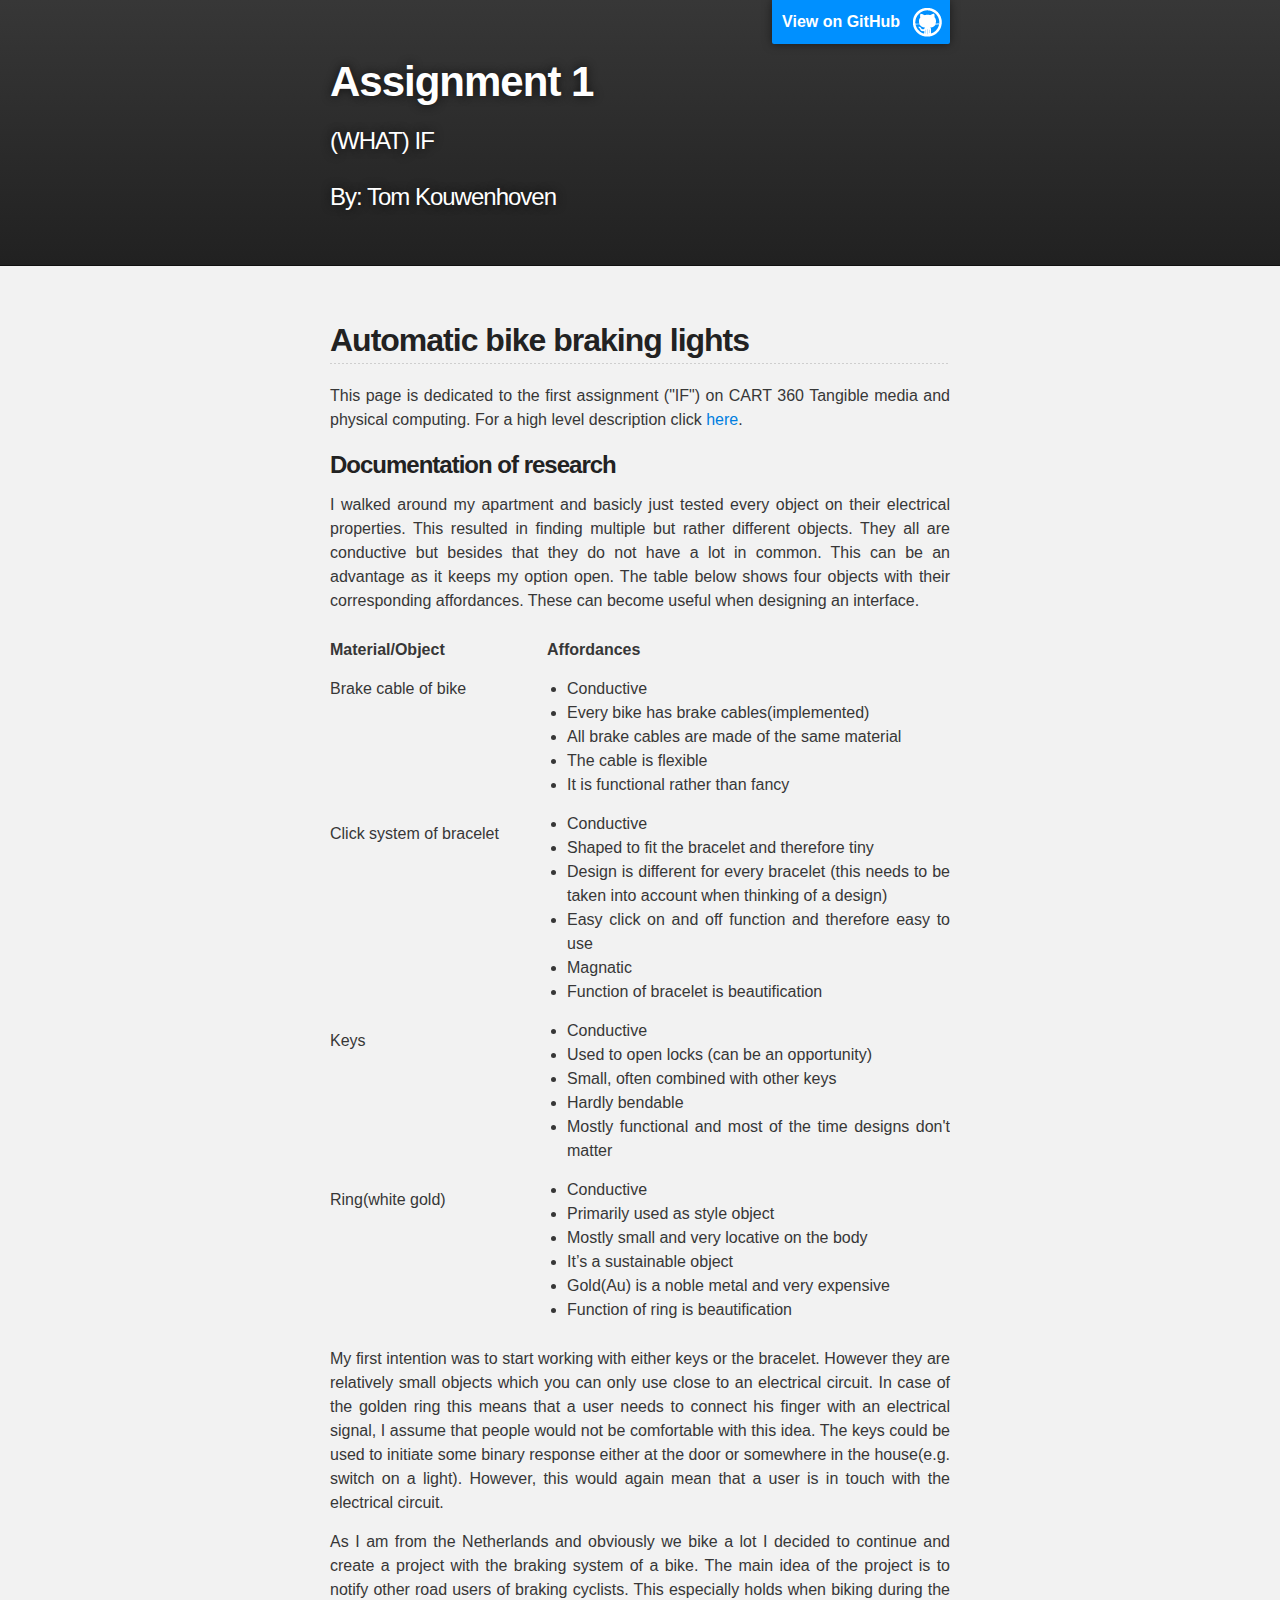
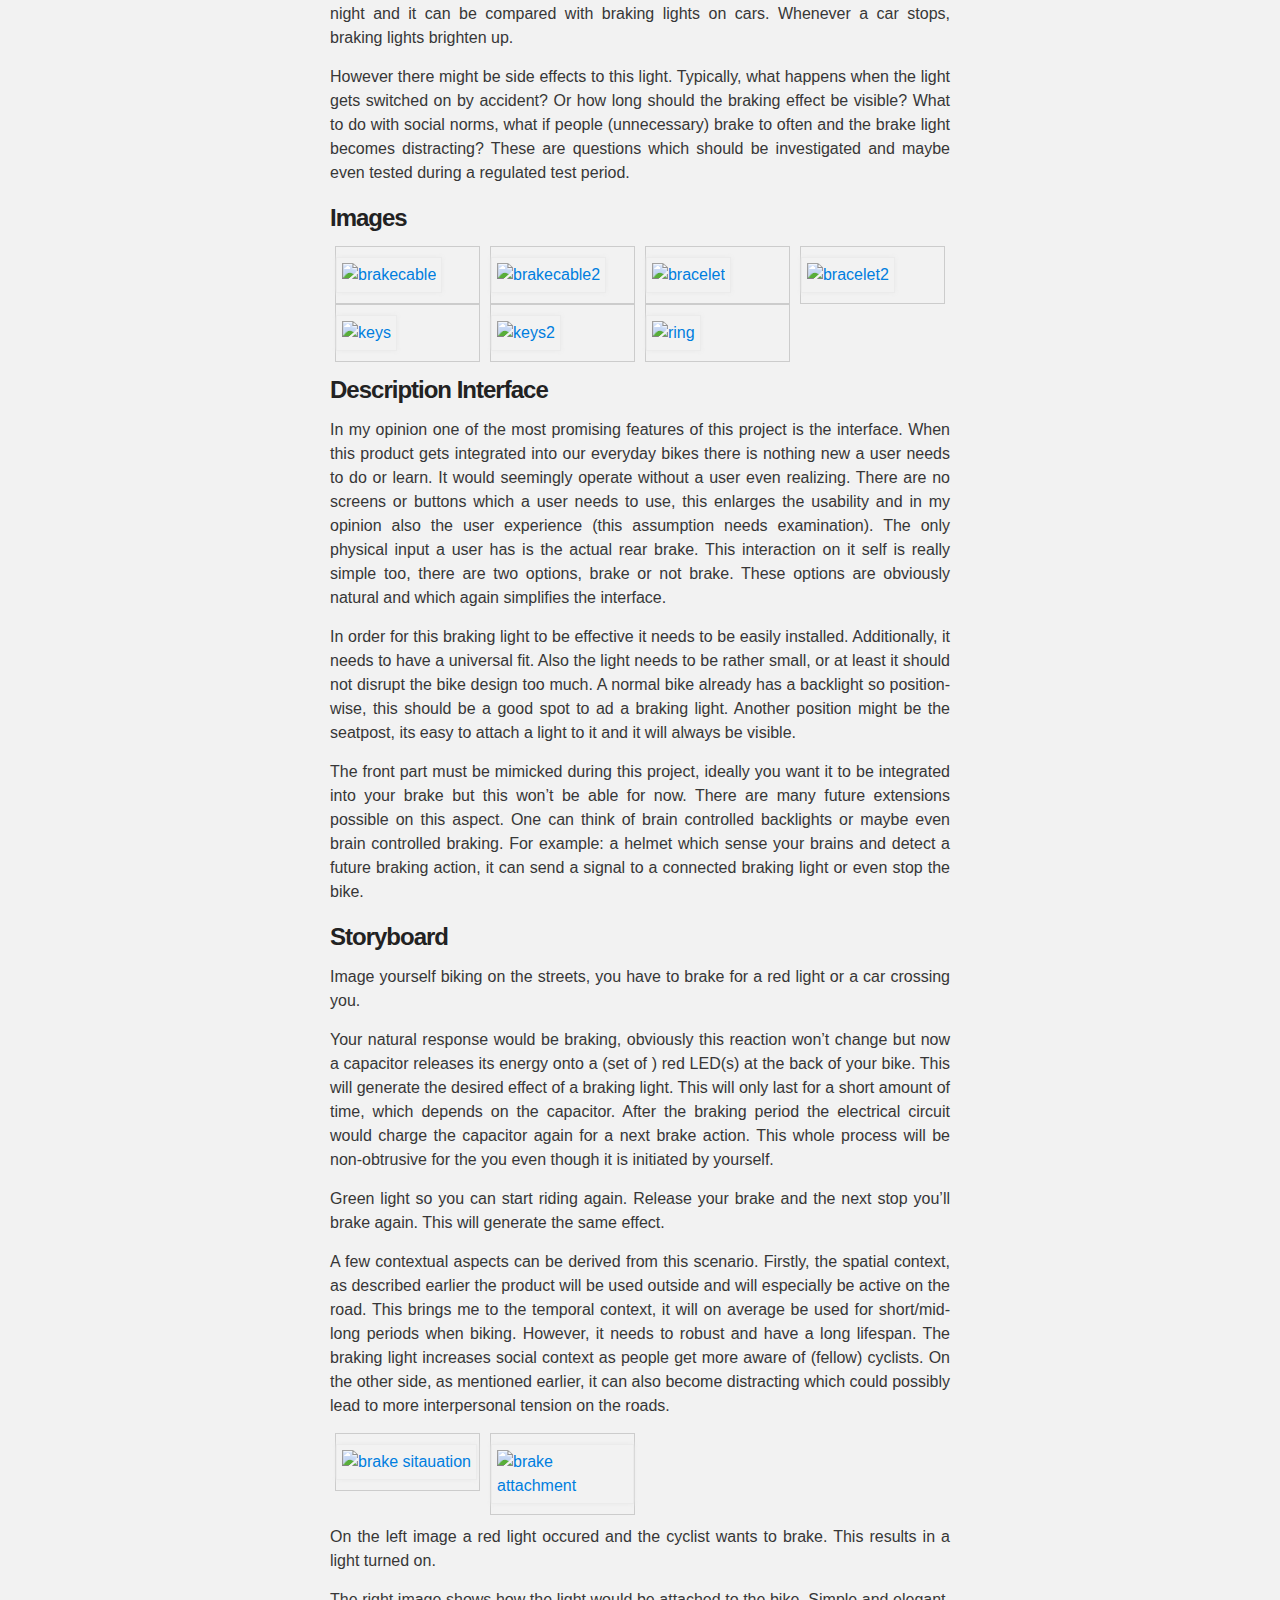
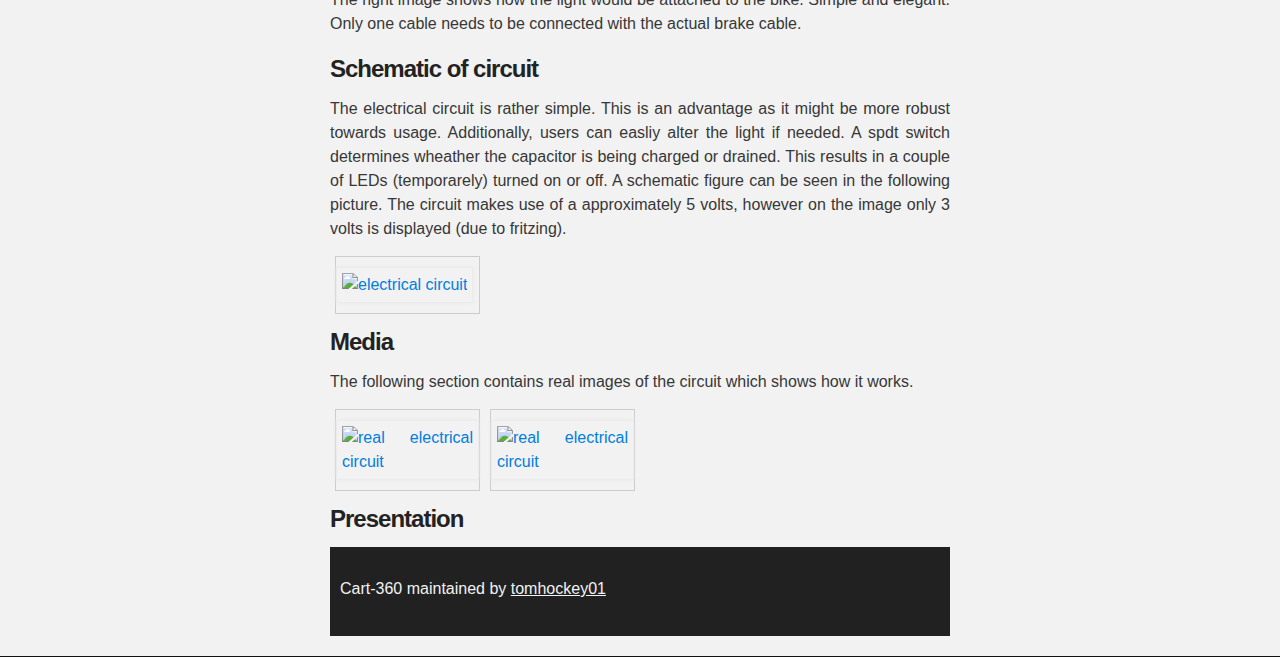
==== commit a149fab4: "update video & fixed view/download links" ====
--- a/Assignment1.html
+++ b/Assignment1.html
@@ -16,7 +16,7 @@
     <!-- HEADER -->
     <div id="header_wrap" class="outer">
         <header class="inner">
-            <a id="forkme_banner" href="https://github.com/tomhockey01/CART-360">View on GitHub</a>
+            <a id="forkme_banner" href="https://github.com/tomhockey01/CART360">View on GitHub</a>
 
             <h1 id="project_title">Assignment 1</h1>
             <h2 id="project_tagline">(WHAT) IF</h2>
@@ -248,7 +248,7 @@
               <span aria-hidden="true" class="octicon octicon-link"></span>Media
           </h3>
 
-            <p>The following section contains real images of the circuit and a video (posted later) which shows how it works.</p>
+            <p>The following section contains real images of the circuit which shows how it works.</p>
 
             <div class="images">
                 <div class="responsive">
